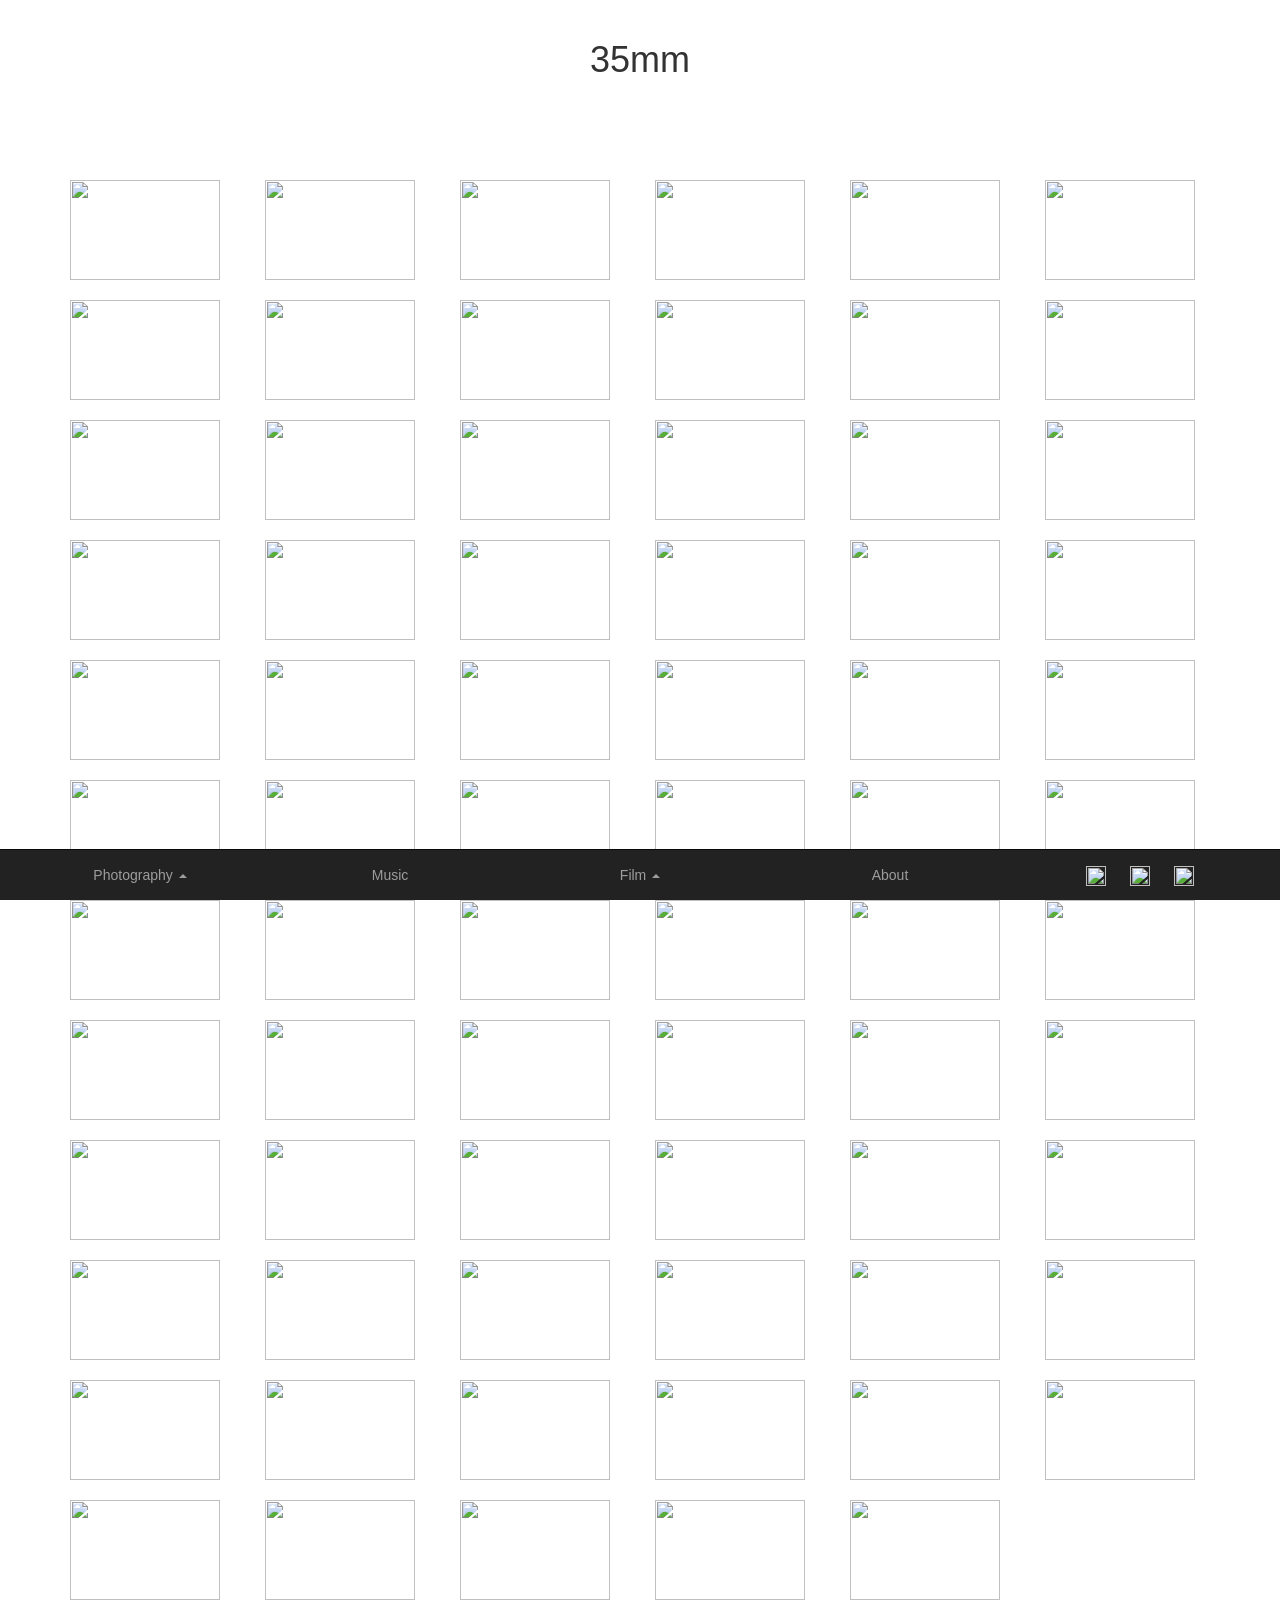
==== 35mm.html @ 6ba3d0f7 "Styling for vid/imgs" ====
<!DOCTYPE html>
<html lang="en">
<head>
  <!--  Meta  -->
  <meta charset="UTF-8" name="viewport" content="width=device-width, initial-scale=1" />

  <title>Roy Barbados - 35mm</title>

  <!-- Bootstrap & Javascript -->
  <script src="https://ajax.googleapis.com/ajax/libs/jquery/1.11.3/jquery.min.js"></script>﻿
  <link rel="stylesheet" href="http://maxcdn.bootstrapcdn.com/bootstrap/3.3.4/css/bootstrap.min.css">
  <script src="http://maxcdn.bootstrapcdn.com/bootstrap/3.3.4/js/bootstrap.min.js"></script>

  <!--  Styles  -->
  <link rel="stylesheet" href="styles.css">

</head>

<body>
  <nav class="navbar navbar-inverse navbar-fixed-bottom">
    <div class="container-fluid">
      <ul class="nav navbar-nav">
        <li class="dropup">
          <a class="dropdown-toggle" data-toggle="dropdown" href="#">Photography
            <span class="caret"></span>
          </a>
          <ul class="dropdown-menu">
            <li><a href="community.html">Community</a></li>
            <li><a href="35mm.html">35mm</a></li>
            <!-- <li><a href="portraits.html">Portraits</a></li> -->
          </ul>
        </li>
        <li><a href="https://roybarbados.bandcamp.com/" target="_blank">Music</a></li>
        <li class="dropup">
          <a class="dropdown-toggle" data-toggle="dropdown" href="#">Film
            <span class="caret"></span>
          </a>
          <ul class="dropdown-menu">
            <li><a href="community.html">Community</a></li>
            <li><a href="film.html#metamorphosis">Metamorphosis</a></li>
            <li><a href="film.html#second-chance">Second Chance</a></li>
            <li><a href="film.html#sounds-of-war">Sounds of War</a></li>
          </ul>
        </li>
        <li><a href="about.html">About</a></li>
        <li>
          <div class="social-media">
            <a href="https://www.facebook.com/roybarbadoz"><img src="img/icons/facebook.png"/></a>
            <a href="https://www.instagram.com/roybarbados/"><img src="img/icons/instagram.png"/></a>
            <a href="https://soundcloud.com/roybarbadoz"><img src="img/icons/soundcloud.png"/></a>
          </div>
        </li>
      </ul>
    </div>
  </nav>

  <main class="container">
    <h1 class="text-center">35mm</h1>
    <div class="row" style="margin-top:100px;">
      <div class="col-md-2">
        <img class="img-responsive landscape" src="img/photography/35mm/1/1.jpg"/> <!--Portrait-->
      </div>
      <div class="col-md-2">
        <img class="img-responsive landscape" src="img/photography/35mm/1/2.jpg"/> <!--Portrait-->
      </div>
      <div class="col-md-2">
        <img class="img-responsive landscape" src="img/photography/35mm/1/3.jpg"/>
      </div>
      <div class="col-md-2">
        <img class="img-responsive landscape" src="img/photography/35mm/1/4.jpg"/>
      </div>
      <div class="col-md-2">
        <img class="img-responsive landscape" src="img/photography/35mm/1/5.jpg"/>
      </div>
      <div class="col-md-2">
        <img class="img-responsive landscape" src="img/photography/35mm/1/6.jpg"/>
      </div>
    </div>
    <div class="row">
      <div class="col-md-2">
        <img class="img-responsive landscape" src="img/photography/35mm/1/7.jpg"/>
      </div>
      <div class="col-md-2">
        <img class="img-responsive landscape" src="img/photography/35mm/1/8.jpg"/>
      </div>
      <div class="col-md-2">
        <img class="img-responsive landscape" src="img/photography/35mm/1/9.jpg"/>
      </div>
      <div class="col-md-2">
        <img class="img-responsive landscape" src="img/photography/35mm/1/10.jpg"/>
      </div>
      <div class="col-md-2">
        <img class="img-responsive landscape" src="img/photography/35mm/1/11.jpg"/>
      </div>
      <div class="col-md-2">
        <img class="img-responsive landscape" src="img/photography/35mm/1/12.jpg"/>
      </div>
    </div>
    <div class="row">
      <div class="col-md-2">
        <img class="img-responsive landscape" src="img/photography/35mm/1/13.jpg"/>
      </div>
      <div class="col-md-2">
        <img class="img-responsive landscape" src="img/photography/35mm/1/14.jpg"/>
      </div>
      <div class="col-md-2">
        <img class="img-responsive landscape" src="img/photography/35mm/1/15.jpg"/> <!--Portrait-->
      </div>
      <div class="col-md-2">
        <img class="img-responsive landscape" src="img/photography/35mm/2/1.jpg"/>
      </div>
      <div class="col-md-2">
        <img class="img-responsive landscape" src="img/photography/35mm/2/2.jpg"/>
      </div>
      <div class="col-md-2">
        <img class="img-responsive landscape" src="img/photography/35mm/3/1.jpeg"/>
      </div>
    </div>
    <div class="row">
      <div class="col-md-2">
        <img class="img-responsive landscape" src="img/photography/35mm/3/2.jpeg"/>
      </div>
      <div class="col-md-2">
        <img class="img-responsive landscape" src="img/photography/35mm/3/3.jpeg"/>
      </div>
      <div class="col-md-2">
        <img class="img-responsive landscape" src="img/photography/35mm/3/4.jpeg"/>
      </div>
      <div class="col-md-2">
        <img class="img-responsive landscape" src="img/photography/35mm/4/1.jpg"/>
      </div>
      <div class="col-md-2">
        <img class="img-responsive landscape" src="img/photography/35mm/4/2.jpg"/>
      </div>
      <div class="col-md-2">
        <img class="img-responsive landscape" src="img/photography/35mm/4/3.jpg"/>
      </div>
    </div>
    <div class="row">
      <div class="col-md-2">
        <img class="img-responsive landscape" src="img/photography/35mm/4/4.jpg"/>
      </div>
      <div class="col-md-2">
        <img class="img-responsive landscape" src="img/photography/35mm/4/5.jpg"/>
      </div>
      <div class="col-md-2">
        <img class="img-responsive landscape" src="img/photography/35mm/4/6.jpg"/> <!--Portrait-->
      </div>
      <div class="col-md-2">
        <img class="img-responsive landscape" src="img/photography/35mm/4/7.jpg"/>
      </div>
      <div class="col-md-2">
        <img class="img-responsive landscape" src="img/photography/35mm/4/8.jpg"/>
      </div>
      <div class="col-md-2">
        <img class="img-responsive landscape" src="img/photography/35mm/4/9.jpg"/>
      </div>
    </div>
    <div class="row">
      <div class="col-md-2">
        <img class="img-responsive landscape" src="img/photography/35mm/4/10.jpg"/>
      </div>
      <div class="col-md-2">
        <img class="img-responsive landscape" src="img/photography/35mm/4/11.jpg"/>
      </div>
      <div class="col-md-2">
        <img class="img-responsive landscape" src="img/photography/35mm/4/12.jpg"/>
      </div>
      <div class="col-md-2">
        <img class="img-responsive landscape" src="img/photography/35mm/4/13.jpg"/>
      </div>
      <div class="col-md-2">
        <img class="img-responsive landscape" src="img/photography/35mm/5/1.jpg"/>
      </div>
      <div class="col-md-2">
        <img class="img-responsive landscape" src="img/photography/35mm/5/2.jpg"/>
      </div>
    </div>
    <div class="row">
      <div class="col-md-2">
        <img class="img-responsive landscape" src="img/photography/35mm/5/3.jpg"/>
      </div>
      <div class="col-md-2">
        <img class="img-responsive landscape" src="img/photography/35mm/5/4.jpg"/>
      </div>
      <div class="col-md-2">
        <img class="img-responsive landscape" src="img/photography/35mm/5/5.jpg"/>
      </div>
      <div class="col-md-2">
        <img class="img-responsive landscape" src="img/photography/35mm/5/6.jpg"/>
      </div>
      <div class="col-md-2">
        <img class="img-responsive landscape" src="img/photography/35mm/5/7.jpg"/> <!-- Portrait -->
      </div>
      <div class="col-md-2">
        <img class="img-responsive landscape" src="img/photography/35mm/5/8.jpg"/>
      </div>
    </div>
    <div class="row">
      <div class="col-md-2">
        <img class="img-responsive landscape" src="img/photography/35mm/5/9.jpg"/>
      </div>
      <div class="col-md-2">
        <img class="img-responsive landscape" src="img/photography/35mm/5/10.jpg"/>
      </div>
      <div class="col-md-2">
        <img class="img-responsive landscape" src="img/photography/35mm/6/1.jpg"/>
      </div>
      <div class="col-md-2">
        <img class="img-responsive landscape" src="img/photography/35mm/6/2.jpg"/>
      </div>
      <div class="col-md-2">
        <img class="img-responsive landscape" src="img/photography/35mm/6/3.jpg"/>
      </div>
      <div class="col-md-2">
        <img class="img-responsive landscape" src="img/photography/35mm/6/4.jpg"/>
      </div>
    </div>
    <div class="row">
      <div class="col-md-2">
        <img class="img-responsive landscape" src="img/photography/35mm/6/5.jpg"/>
      </div>
      <div class="col-md-2">
        <img class="img-responsive landscape" src="img/photography/35mm/6/6.jpg"/>
      </div>
      <div class="col-md-2">
        <img class="img-responsive landscape" src="img/photography/35mm/6/7.jpg"/>
      </div>
      <div class="col-md-2">
        <img class="img-responsive landscape" src="img/photography/35mm/6/8.jpg"/>
      </div>
      <div class="col-md-2">
        <img class="img-responsive landscape" src="img/photography/35mm/6/9.jpg"/>
      </div>
      <div class="col-md-2">
        <img class="img-responsive landscape" src="img/photography/35mm/6/10.jpg"/>
      </div>
    </div>
    <div class="row">
      <div class="col-md-2">
        <img class="img-responsive landscape" src="img/photography/35mm/6/11.jpg"/>
      </div>
      <div class="col-md-2">
        <img class="img-responsive landscape" src="img/photography/35mm/6/12.jpg"/>
      </div>
      <div class="col-md-2">
        <img class="img-responsive landscape" src="img/photography/35mm/7/1.jpg"/>
      </div>
      <div class="col-md-2">
        <img class="img-responsive landscape" src="img/photography/35mm/7/2.jpg"/>
      </div>
      <div class="col-md-2">
        <img class="img-responsive landscape" src="img/photography/35mm/7/3.jpg"/>
      </div>
      <div class="col-md-2">
        <img class="img-responsive landscape" src="img/photography/35mm/7/4.jpg"/>
      </div>
    </div>
    <div class="row">
      <div class="col-md-2">
        <img class="img-responsive landscape" src="img/photography/35mm/7/5.jpg"/>
      </div>
      <div class="col-md-2">
        <img class="img-responsive landscape" src="img/photography/35mm/7/6.jpg"/>
      </div>
      <div class="col-md-2">
        <img class="img-responsive landscape" src="img/photography/35mm/7/7.jpg"/>
      </div>
      <div class="col-md-2">
        <img class="img-responsive landscape" src="img/photography/35mm/8/1.jpg"/>
      </div>
      <div class="col-md-2">
        <img class="img-responsive landscape" src="img/photography/35mm/8/2.jpg"/>
      </div>
      <div class="col-md-2">
        <img class="img-responsive landscape" src="img/photography/35mm/8/3.jpg"/>
      </div>
    </div>
    <div class="row" style="margin-bottom:80px;">
      <div class="col-md-2">
        <img class="img-responsive landscape" src="img/photography/35mm/8/4.jpg"/>
      </div>
      <div class="col-md-2">
        <img class="img-responsive landscape" src="img/photography/35mm/8/5.jpg"/>
      </div>
      <div class="col-md-2">
        <img class="img-responsive landscape" src="img/photography/35mm/8/6.jpg"/>
      </div>
      <div class="col-md-2">
        <img class="img-responsive landscape" src="img/photography/35mm/8/7.jpeg"/>
      </div>
      <div class="col-md-2">
        <img class="img-responsive landscape" src="img/photography/35mm/8/8.jpg"/> <!-- Portrait -->
      </div>
    </div>
  </main>

</body>
</html>
---- styles.css ----
/* Displays navbar as table taking up full screen width - change this on mobile */
.navbar-nav {
  display:table;
  width:100%;
  margin: 0;
}
.navbar-nav > li {
  width: 20%;
  float:none;
  display:table-cell;
  text-align:center;
}

/* Dropup on hover rather than click */
ul.nav li.dropup:hover > ul.dropdown-menu {
    display: block;
}

/* Center dropup menu */
.dropdown-menu {
  left: 50%;
  right: auto;
  text-align: center;
  transform: translate(-50%, 0);
}

/* Styling for social media icons */
.social-media > a > img {
  height: 20px;
  width: 20px;
  margin: auto 10px;
}
.social-media a {
  display: inline-block;
}
.social-media {
  margin:0;
  padding:0;
  float: none;
  text-align: center;
}

/* Scrollspy menu for films */
ul.nav-pills {
    top: 20px;
    position: fixed;
}

/* Styling for film scrollspy */
.nav-pills > li {
  border: solid black 1px;
}
.nav-pills>li.active>a, .nav-pills>li.active>a:focus, .nav-pills>li.active>a:hover {
       color: red;
       background-color: white;
}

/* Styling for 35mm imgs */
.landscape {
  height:100px;
  width:150px;
  margin-bottom: 20px;
}

/* Styling for community imgs */
.community-img {
  margin-bottom: 20px;
}
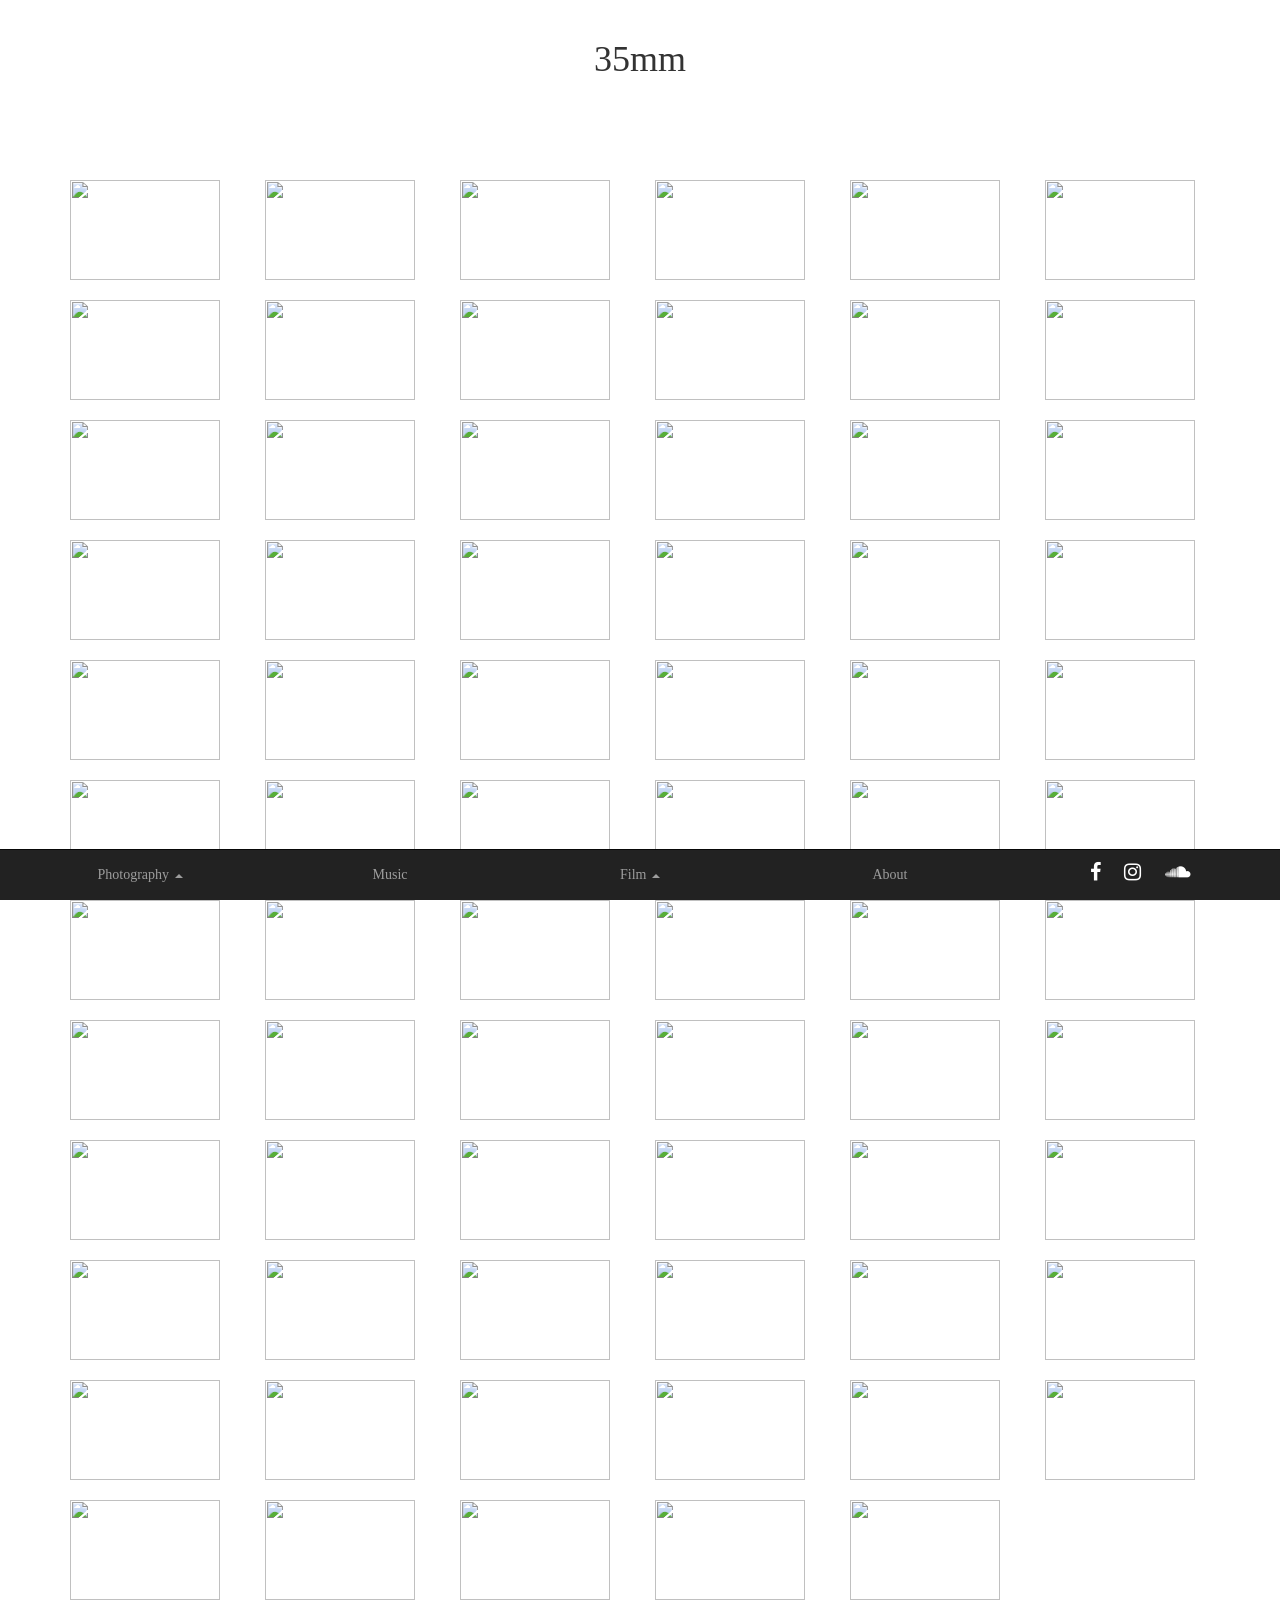
==== commit a255ba88: "Updated pages" ====
--- a/35mm.html
+++ b/35mm.html
@@ -14,6 +14,18 @@
   <!--  Styles  -->
   <link rel="stylesheet" href="styles.css">
 
+  <!-- font awesome -->
+  <link rel="stylesheet" href="https://cdnjs.cloudflare.com/ajax/libs/font-awesome/4.7.0/css/font-awesome.min.css">
+
+  <!-- font -->
+  <link href='https://fonts.googleapis.com/css?family=Rokkitt-bold' rel='stylesheet'>
+
+  <style>
+  body {
+      font-family: 'Rokkit-bold';
+  }
+  </style>
+
 </head>
 
 <body>
@@ -21,7 +33,7 @@
     <div class="container-fluid">
       <ul class="nav navbar-nav">
         <li class="dropup">
-          <a class="dropdown-toggle" data-toggle="dropdown" href="#">Photography
+          <a class="dropdown-toggle menu-item" data-toggle="dropdown" href="#">Photography
             <span class="caret"></span>
           </a>
           <ul class="dropdown-menu">
@@ -30,9 +42,9 @@
             <!-- <li><a href="portraits.html">Portraits</a></li> -->
           </ul>
         </li>
-        <li><a href="https://roybarbados.bandcamp.com/" target="_blank">Music</a></li>
+        <li><a href="https://roybarbados.bandcamp.com/" class="menu-item" target="_blank">Music</a></li>
         <li class="dropup">
-          <a class="dropdown-toggle" data-toggle="dropdown" href="#">Film
+          <a class="dropdown-toggle menu-item" data-toggle="dropdown" href="#">Film
             <span class="caret"></span>
           </a>
           <ul class="dropdown-menu">
@@ -40,14 +52,15 @@
             <li><a href="film.html#metamorphosis">Metamorphosis</a></li>
             <li><a href="film.html#second-chance">Second Chance</a></li>
             <li><a href="film.html#sounds-of-war">Sounds of War</a></li>
+            <li><a href="film.html#carnival">The Carnival</a></li>
           </ul>
         </li>
-        <li><a href="about.html">About</a></li>
+        <li><a href="about.html" class="menu-item">About</a></li>
         <li>
           <div class="social-media">
-            <a href="https://www.facebook.com/roybarbadoz"><img src="img/icons/facebook.png"/></a>
-            <a href="https://www.instagram.com/roybarbados/"><img src="img/icons/instagram.png"/></a>
-            <a href="https://soundcloud.com/roybarbadoz"><img src="img/icons/soundcloud.png"/></a>
+            <a href="https://www.facebook.com/roybarbadoz" target="_blank"><i class="fa fa-facebook" style="color:white; margin:10px; font-size:20px;"></i></a>
+            <a href="https://www.instagram.com/roybarbados/" target="_blank"><i class="fa fa-instagram" style="color:white; margin:10px; font-size:20px;"></i></a>
+            <a href="https://soundcloud.com/roybarbadoz" target="_blank"><i class="fa fa-soundcloud" style="color:white; margin:10px; font-size:20px;"></i></a>
           </div>
         </li>
       </ul>
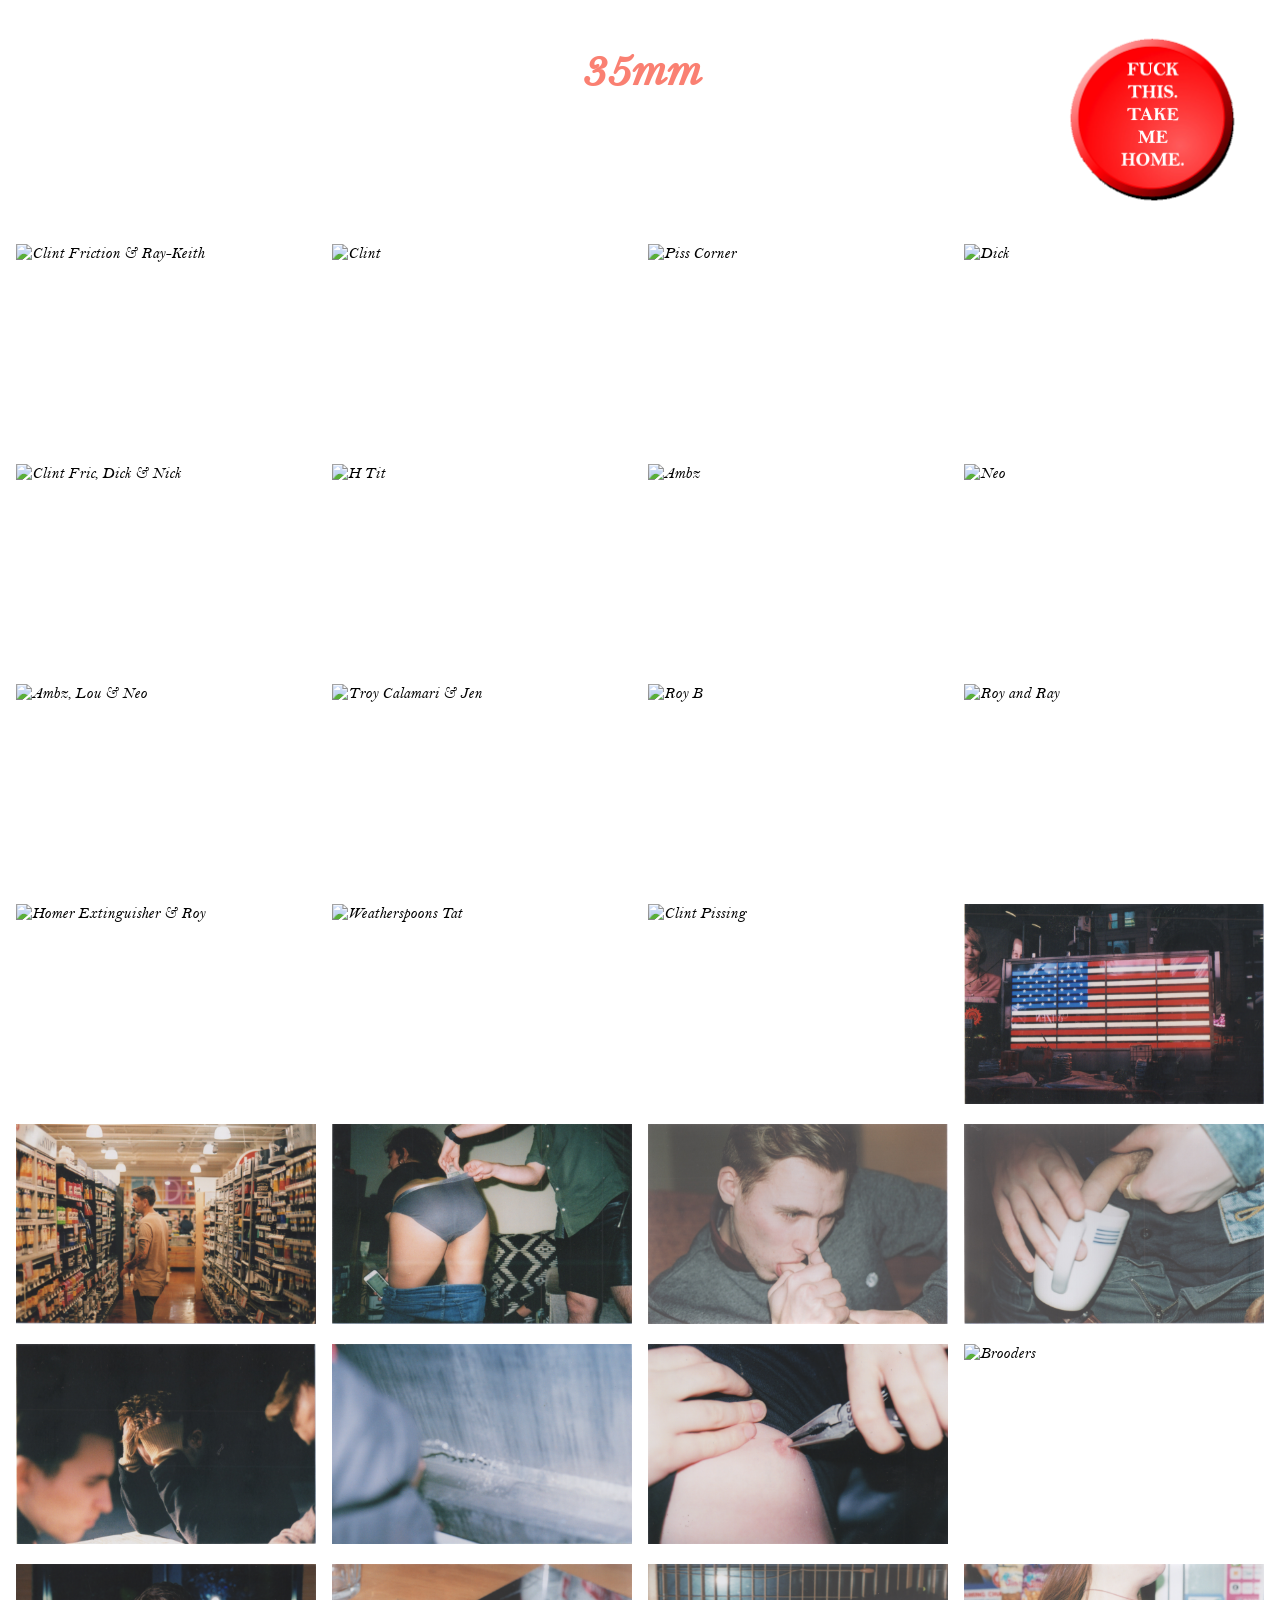
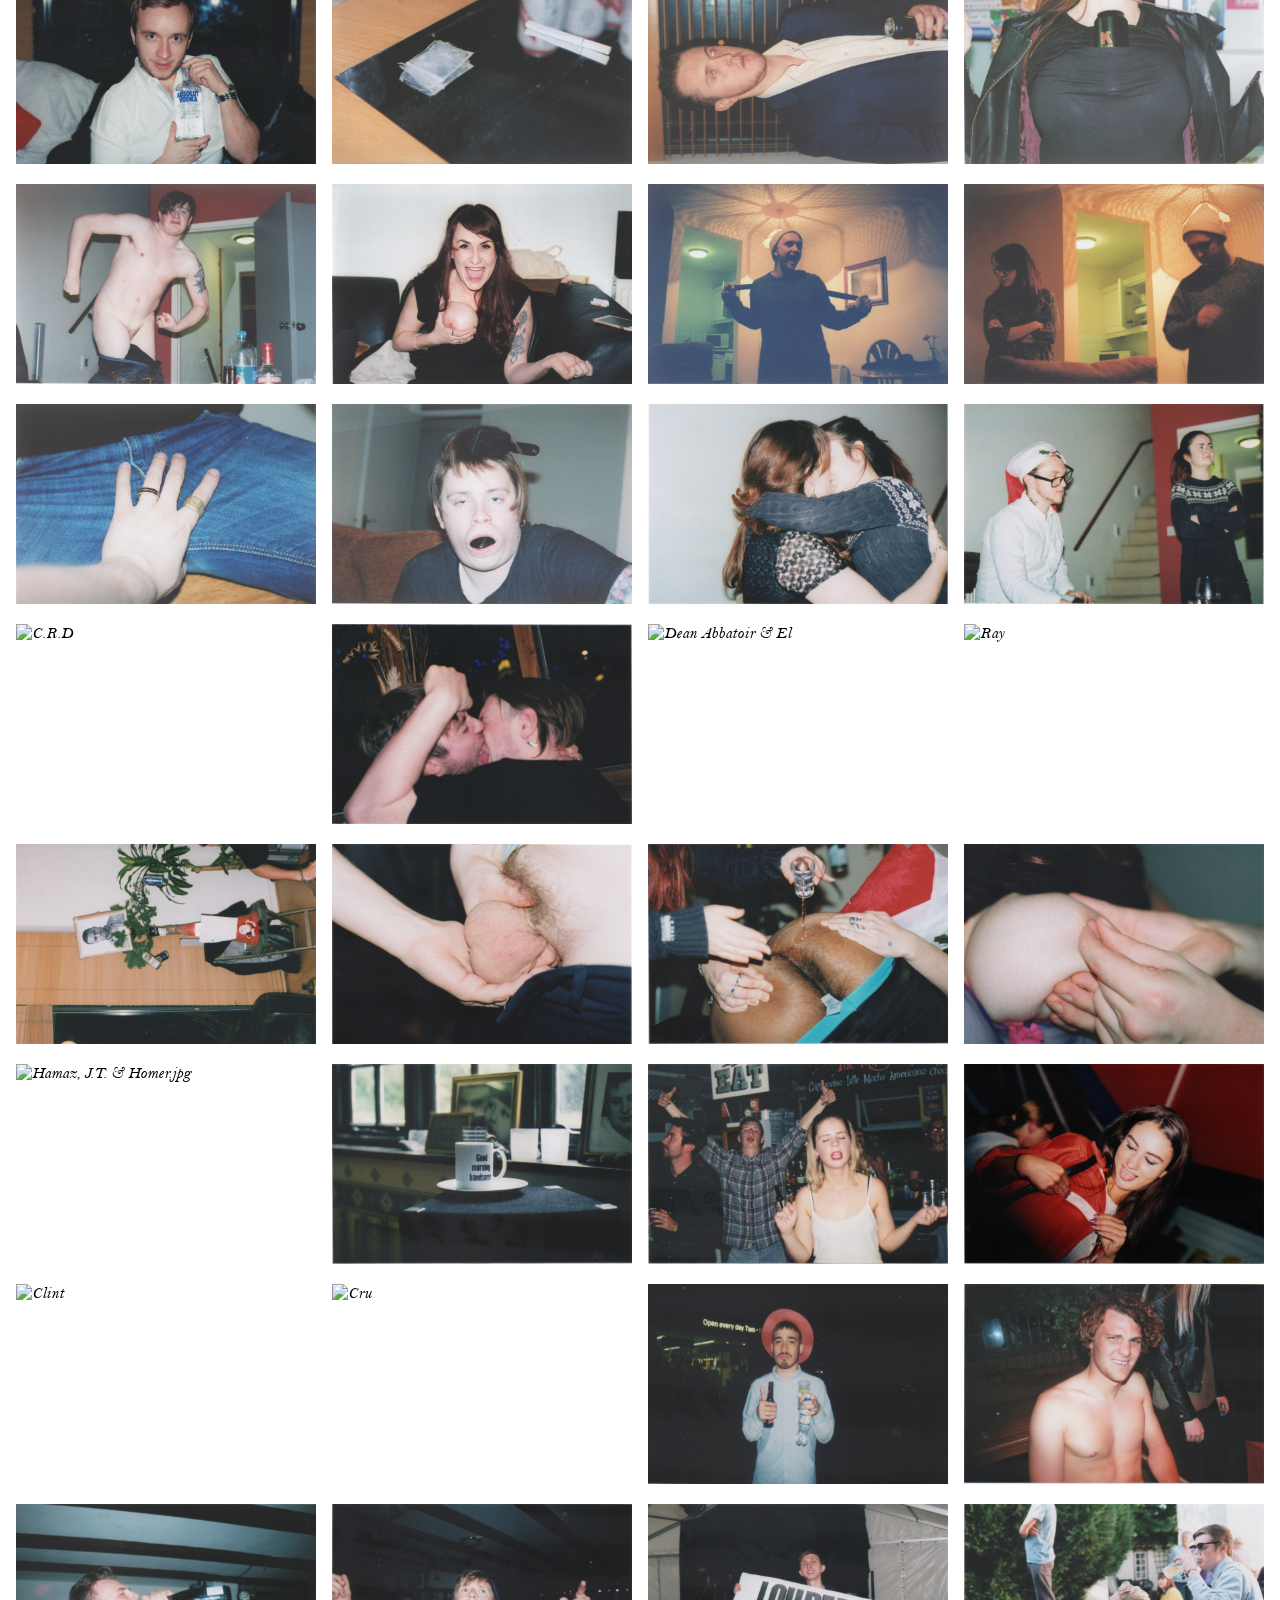
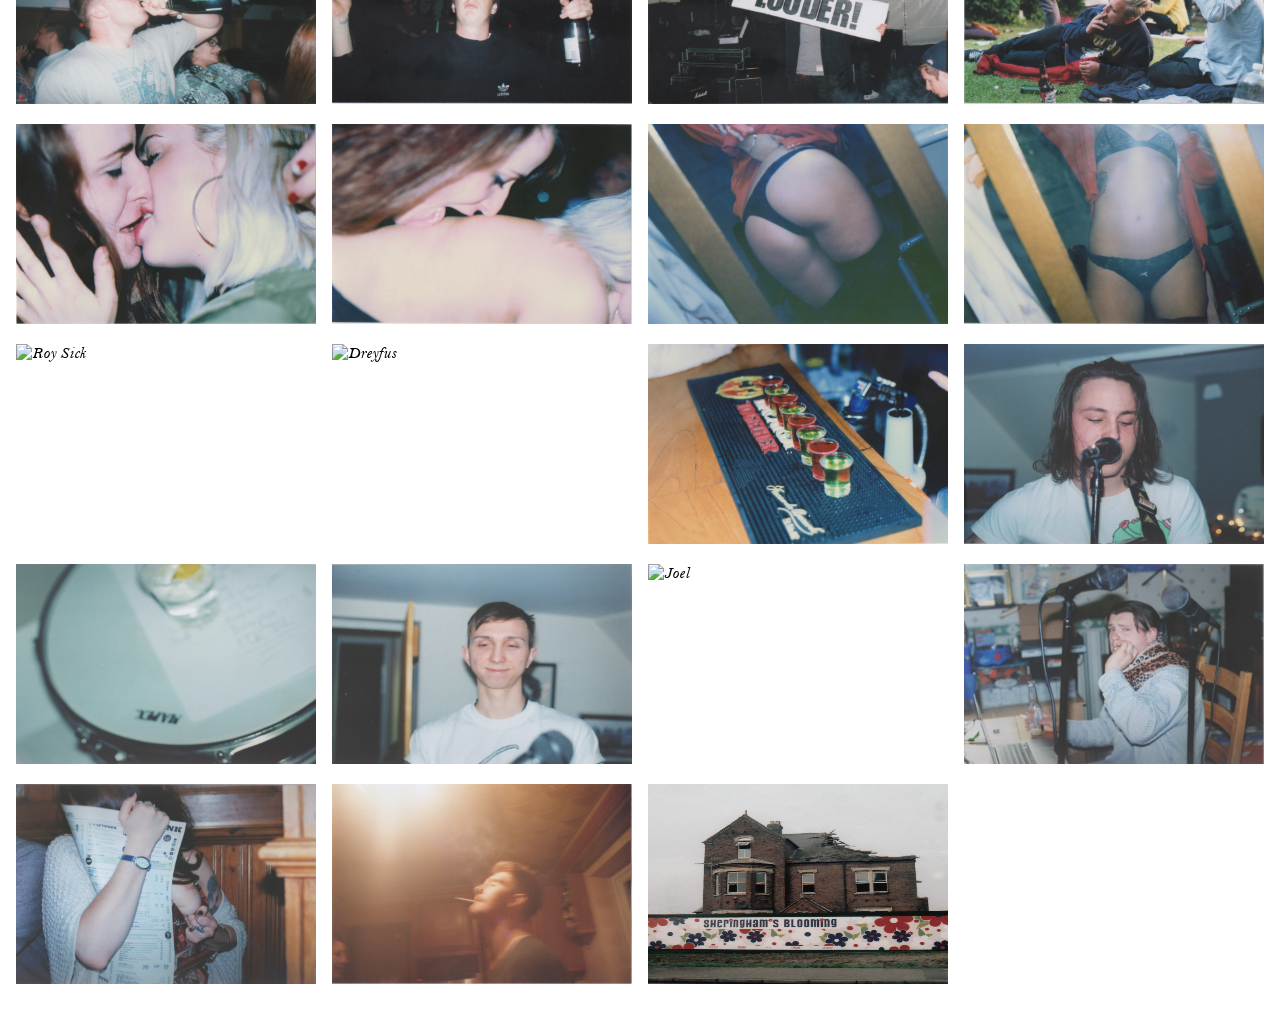
==== commit 700e9a0f: "Finished new design on desktop;" ====
--- a/35mm.html
+++ b/35mm.html
@@ -1,312 +1,276 @@
 <!DOCTYPE html>
-<html lang="en">
+<html>
 <head>
-  <!--  Meta  -->
-  <meta charset="UTF-8" name="viewport" content="width=device-width, initial-scale=1" />
-
+  <meta charset="utf-8" />
+  <meta http-equiv="X-UA-Compatible" content="IE=edge" />
   <title>Roy Barbados - 35mm</title>
-
-  <!-- Bootstrap & Javascript -->
-  <script src="https://ajax.googleapis.com/ajax/libs/jquery/1.11.3/jquery.min.js"></script>﻿
-  <link rel="stylesheet" href="http://maxcdn.bootstrapcdn.com/bootstrap/3.3.4/css/bootstrap.min.css">
-  <script src="http://maxcdn.bootstrapcdn.com/bootstrap/3.3.4/js/bootstrap.min.js"></script>
-
-  <!--  Styles  -->
-  <link rel="stylesheet" href="styles.css">
-
-  <!-- font awesome -->
-  <link rel="stylesheet" href="https://cdnjs.cloudflare.com/ajax/libs/font-awesome/4.7.0/css/font-awesome.min.css">
-
-  <!-- font -->
-  <link href='https://fonts.googleapis.com/css?family=Rokkitt-bold' rel='stylesheet'>
+  <meta name="viewport" content="width=device-width, initial-scale=1" />
+
+  <!-- jQuery -->
+  <script src="https://ajax.googleapis.com/ajax/libs/jquery/2.1.1/jquery.min.js"></script>
+
+  <!-- Font Awesome -->
+  <link rel="stylesheet" href="https://cdnjs.cloudflare.com/ajax/libs/font-awesome/4.7.0/css/font-awesome.min.css"/>
+
+  <!-- <link rel="stylesheet" type="text/css" media="screen" href="styles.css" /> -->
 
   <style>
+  @font-face {
+    font-family: belli;
+    src: url("img/font/belli.ttf");
+  }
   body {
-      font-family: 'Rokkit-bold';
-  }
-  </style>
-
+    font-family: "belli", sans-serif;
+    margin-bottom: 40px;
+  }
+  #header {
+    display: grid;
+    justify-content: center;
+    grid-template-columns: 1fr 1fr 1fr;
+  }
+  #title {
+    color: salmon;
+    text-align: center;
+    font-size: 50px;
+    grid-column-start: 2;
+  }
+  #homeButton {
+    grid-column-start: 3;
+    margin-left: auto;
+  }
+  /* 2 cols on mobile, 3 on tablet, 4 on desktop */
+  #photo-grid {
+      display: grid;
+      grid-template-columns: 1fr 1fr 1fr 1fr;
+      grid-template-rows: auto;
+      justify-items: center;
+      grid-column-gap: 0px;
+      grid-row-gap: 20px;
+  }
+  @media screen and (max-width: 1200px) {
+    #photo-grid {
+        grid-template-columns: 1fr 1fr 1fr;
+    }
+  }
+  @media screen and (max-width: 992px) {
+    #photo-grid {
+        grid-template-columns: 1fr 1fr;
+    }
+  }
+  @media screen and (max-width: 768px) {
+    #photo-grid {
+        grid-template-columns: 1fr;
+    }
+  }
+
+  /* Style the Image Used to Trigger the Modal */
+  .photo {
+      cursor: pointer;
+      transition: 0.3s;
+      width: 300px;
+      height: 200px;
+
+  }
+
+  .photo:hover {opacity: 0.7;}
+
+  /* The Modal (background) */
+  .modal {
+      display: none; /* Hidden by default */
+      position: fixed; /* Stay in place */
+      z-index: 1; /* Sit on top */
+      padding-top: 100px; /* Location of the box */
+      left: 0;
+      top: 0;
+      width: 100%; /* Full width */
+      height: 100%; /* Full height */
+      overflow: auto; /* Enable scroll if needed */
+      background-color: rgb(0,0,0); /* Fallback color */
+      background-color: rgba(0,0,0,0.9); /* Black w/ opacity */
+  }
+
+  /* Modal Content (Image) */
+  .modal-content {
+      margin: auto;
+      display: block;
+      width: 80%;
+      max-width: 700px;
+  }
+
+  /* Caption of Modal Image (Image Text) - Same Width as the Image */
+  #caption {
+      margin: auto;
+      display: block;
+      width: 80%;
+      max-width: 700px;
+      text-align: center;
+      color: #ccc;
+      padding: 10px 0;
+      height: 150px;
+  }
+
+  /* Add Animation - Zoom in the Modal */
+  .modal-content, #caption {
+      -webkit-animation-name: zoom;
+      -webkit-animation-duration: 0.6s;
+      animation-name: zoom;
+      animation-duration: 0.6s;
+  }
+
+  @-webkit-keyframes zoom {
+      from {-webkit-transform:scale(0)}
+      to {-webkit-transform:scale(1)}
+  }
+
+  @keyframes zoom {
+      from {transform:scale(0)}
+      to {transform:scale(1)}
+  }
+
+  /* The Close Button */
+  .close {
+      position: absolute;
+      top: 15px;
+      right: 35px;
+      color: #f1f1f1;
+      font-size: 40px;
+      font-weight: bold;
+      transition: 0.3s;
+  }
+
+  .close:hover,
+  .close:focus {
+      color: #bbb;
+      text-decoration: none;
+      cursor: pointer;
+  }
+
+  /* 100% Image Width on Smaller Screens */
+  @media only screen and (max-width: 700px){
+      .modal-content {
+          width: 100%;
+      }
+  }
+</style>
 </head>
-
 <body>
-  <nav class="navbar navbar-inverse navbar-fixed-bottom">
-    <div class="container-fluid">
-      <ul class="nav navbar-nav">
-        <li class="dropup">
-          <a class="dropdown-toggle menu-item" data-toggle="dropdown" href="#">Photography
-            <span class="caret"></span>
-          </a>
-          <ul class="dropdown-menu">
-            <li><a href="community.html">Community</a></li>
-            <li><a href="35mm.html">35mm</a></li>
-            <!-- <li><a href="portraits.html">Portraits</a></li> -->
-          </ul>
-        </li>
-        <li><a href="https://roybarbados.bandcamp.com/" class="menu-item" target="_blank">Music</a></li>
-        <li class="dropup">
-          <a class="dropdown-toggle menu-item" data-toggle="dropdown" href="#">Film
-            <span class="caret"></span>
-          </a>
-          <ul class="dropdown-menu">
-            <li><a href="community.html">Community</a></li>
-            <li><a href="film.html#metamorphosis">Metamorphosis</a></li>
-            <li><a href="film.html#second-chance">Second Chance</a></li>
-            <li><a href="film.html#sounds-of-war">Sounds of War</a></li>
-            <li><a href="film.html#carnival">The Carnival</a></li>
-          </ul>
-        </li>
-        <li><a href="about.html" class="menu-item">About</a></li>
-        <li>
-          <div class="social-media">
-            <a href="https://www.facebook.com/roybarbadoz" target="_blank"><i class="fa fa-facebook" style="color:white; margin:10px; font-size:20px;"></i></a>
-            <a href="https://www.instagram.com/roybarbados/" target="_blank"><i class="fa fa-instagram" style="color:white; margin:10px; font-size:20px;"></i></a>
-            <a href="https://soundcloud.com/roybarbadoz" target="_blank"><i class="fa fa-soundcloud" style="color:white; margin:10px; font-size:20px;"></i></a>
-          </div>
-        </li>
-      </ul>
-    </div>
-  </nav>
-
-  <main class="container">
-    <h1 class="text-center">35mm</h1>
-    <div class="row" style="margin-top:100px;">
-      <div class="col-md-2">
-        <img class="img-responsive landscape" src="img/photography/35mm/1/1.jpg"/> <!--Portrait-->
-      </div>
-      <div class="col-md-2">
-        <img class="img-responsive landscape" src="img/photography/35mm/1/2.jpg"/> <!--Portrait-->
-      </div>
-      <div class="col-md-2">
-        <img class="img-responsive landscape" src="img/photography/35mm/1/3.jpg"/>
-      </div>
-      <div class="col-md-2">
-        <img class="img-responsive landscape" src="img/photography/35mm/1/4.jpg"/>
-      </div>
-      <div class="col-md-2">
-        <img class="img-responsive landscape" src="img/photography/35mm/1/5.jpg"/>
-      </div>
-      <div class="col-md-2">
-        <img class="img-responsive landscape" src="img/photography/35mm/1/6.jpg"/>
+  <main>
+    <div id="header">
+      <h1 id="title">35mm</h1>
+      <div id="homeButton">
+          <a href="homepage.html"><img src="homeButton.png" alt="Home Button" style="width: 250px;"/></a>
       </div>
     </div>
-    <div class="row">
-      <div class="col-md-2">
-        <img class="img-responsive landscape" src="img/photography/35mm/1/7.jpg"/>
-      </div>
-      <div class="col-md-2">
-        <img class="img-responsive landscape" src="img/photography/35mm/1/8.jpg"/>
-      </div>
-      <div class="col-md-2">
-        <img class="img-responsive landscape" src="img/photography/35mm/1/9.jpg"/>
-      </div>
-      <div class="col-md-2">
-        <img class="img-responsive landscape" src="img/photography/35mm/1/10.jpg"/>
-      </div>
-      <div class="col-md-2">
-        <img class="img-responsive landscape" src="img/photography/35mm/1/11.jpg"/>
-      </div>
-      <div class="col-md-2">
-        <img class="img-responsive landscape" src="img/photography/35mm/1/12.jpg"/>
-      </div>
+    <div id="photo-grid">
+        <img class="photo" src="./img/35mm/1/1 Clint Friction & Ray-Keith.jpg" alt="Clint Friction & Ray-Keith">
+        <img class="photo" src="./img/35mm/1/2 Clint.jpg" alt="Clint">
+        <img class="photo" src="./img/35mm/1/3 Piss Corner.jpg" alt="Piss Corner">
+        <img class="photo" src="./img/35mm/1/5 Dick.jpg" alt="Dick">
+        <img class="photo" src="./img/35mm/1/6 Clint Fric, Dick & Nick .jpg" alt="Clint Fric, Dick & Nick">
+        <img class="photo" src="./img/35mm/1/7 H Tit.jpg" alt="H Tit">
+        <img class="photo" src="./img/35mm/1/8 Ambz.jpg" alt="Ambz">
+        <img class="photo" src="./img/35mm/1/9 Neo.jpg" alt="Neo">
+        <img class="photo" src="./img/35mm/1/10 Ambz, Lou & Neo.jpg" alt="Ambz, Lou & Neo">
+        <img class="photo" src="./img/35mm/1/11 Troy Calamari & Jen.jpg" alt="Troy Calamari & Jen">
+        <img class="photo" src="./img/35mm/1/13 Roy B.jpg" alt="Roy B">
+        <img class="photo" src="./img/35mm/1/14 Roy and Ray.jpg" alt="Roy and Ray">
+        <img class="photo" src="./img/35mm/1/15 Homer Extinguisher & Roy.jpg" alt="Homer Extinguisher & Roy">
+        <img class="photo" src="./img/35mm/1/16 Weatherspoons Tat.jpg" alt="Weatherspoons Tat">
+        <img class="photo" src="./img/35mm/1/17 Clint Pissing.jpg" alt="Clint Pissing">
+        <img class="photo" src="./img/35mm/2/1 Times Square.jpg" alt="Times Square">
+        <img class="photo" src="./img/35mm/2/2 Jake.jpg" alt="Jake">
+        <img class="photo" src="./img/35mm/3/1 Get Money.jpeg" alt="Get Money">
+        <img class="photo" src="./img/35mm/3/2 C.R.D Toe Suck.jpeg" alt="C.R.D Toe Suck">
+        <img class="photo" src="./img/35mm/3/3 Dick Cup.jpeg" alt="Dick Cup">
+        <img class="photo" src="./img/35mm/3/4 Crisis.jpeg" alt="Crisis">
+        <img class="photo" src="./img/35mm/4/1 Piss Dick.jpg" alt="Piss Dick">
+        <img class="photo" src="./img/35mm/4/2 Nip.jpg" alt="Nip">
+        <img class="photo" src="./img/35mm/4/3 Brooders.jpg" alt="Brooders">
+        <img class="photo" src="./img/35mm/4/4 Absolut Rup.jpg" alt="Absolut Rup">
+        <img class="photo" src="./img/35mm/4/5 Candy.jpg" alt="Candy">
+        <img class="photo" src="./img/35mm/4/6 Hamaz.jpg" alt="Hamaz">
+        <img class="photo" src="./img/35mm/4/7 Rubz K.jpg" alt="Rubz K">
+        <img class="photo" src="./img/35mm/4/8 Roy B.jpg" alt="Roy B">
+        <img class="photo" src="./img/35mm/4/9 Rubz.jpg" alt="Rubz">
+        <img class="photo" src="./img/35mm/4/10 Hamaz.jpg" alt="Hamaz">
+        <img class="photo" src="./img/35mm/4/11 Hamaz & Ruby.jpg" alt="Hamaz & Ruby">
+        <img class="photo" src="./img/35mm/4/12 Crotch.jpg" alt="Crotch">
+        <img class="photo" src="./img/35mm/4/13 Roy.jpg" alt="Roy">
+        <img class="photo" src="./img/35mm/5/1 Rubz & Ros.jpg" alt="Rubz & Ros">
+        <img class="photo" src="./img/35mm/5/2 Hamaz & Ros.jpg" alt="Hamaz & Ros">
+        <img class="photo" src="./img/35mm/5/3 C.R.D.jpg" alt="C.R.D">
+        <img class="photo" src="./img/35mm/5/4 Ray and Roy.jpg" alt="Ray and Roy">
+        <img class="photo" src="./img/35mm/5/5 Dean Abbatoir & El.jpg" alt="Dean Abbatoir & El">
+        <img class="photo" src="./img/35mm/5/6 Ray.jpg" alt="Ray">
+        <img class="photo" src="./img/35mm/5/7 Christmas.jpg" alt="Christmas">
+        <img class="photo" src="./img/35mm/5/8 Sack.jpg" alt="Sack">
+        <img class="photo" src="./img/35mm/5/9 Ass.jpg" alt="Ass">
+        <img class="photo" src="./img/35mm/5/10 Nip.jpg" alt="Nip">
+        <img class="photo" src="./img/35mm/6/1 Hamaz, J.T. & Homer.jpg" alt="Hamaz, J.T. & Homer.jpg">
+        <img class="photo" src="./img/35mm/6/2 Morning.jpg" alt="Morning">
+        <img class="photo" src="./img/35mm/6/3 Cal, Clint and Abz.jpg" alt="Cal, Clint and Abz">
+        <img class="photo" src="./img/35mm/6/4 Neo.jpg" alt="Neo">
+        <img class="photo" src="./img/35mm/6/5 Clint.jpg" alt="Clint">
+        <img class="photo" src="./img/35mm/6/6 Cru.jpg" alt="Cru">
+        <img class="photo" src="./img/35mm/6/7 Kid P.jpg" alt="Kid P">
+        <img class="photo" src="./img/35mm/6/8 Joe.jpg" alt="Joe">
+        <img class="photo" src="./img/35mm/6/9 Champerz.jpg" alt="Champerz">
+        <img class="photo" src="./img/35mm/6/10 Clint.jpg" alt="Clint">
+        <img class="photo" src="./img/35mm/6/11 Pat Git.jpg" alt="Pat Git">
+        <img class="photo" src="./img/35mm/6/12 Fresh & Clint.jpg" alt="Fresh & Clint">
+        <img class="photo" src="./img/35mm/7/1 Rubz and Abz.jpg" alt="Rubz and Abz">
+        <img class="photo" src="./img/35mm/7/2 Rubz and Abz.jpg" alt="Rubz and Abz">
+        <img class="photo" src="./img/35mm/7/3 Coco.jpg" alt="Coco">
+        <img class="photo" src="./img/35mm/7/4 Coco.jpg" alt="Coco">
+        <img class="photo" src="./img/35mm/7/5 Roy Sick.jpg" alt="Roy Sick">
+        <img class="photo" src="./img/35mm/7/6 Dreyfus.jpg" alt="Dreyfus">
+        <img class="photo" src="./img/35mm/7/7 Shots.jpg" alt="Shots">
+        <img class="photo" src="./img/35mm/8/1 Homer.jpg" alt="">
+        <img class="photo" src="./img/35mm/8/2 Homer's Snare.jpg" alt="">
+        <img class="photo" src="./img/35mm/8/3 Pat.jpg" alt="Pat">
+        <img class="photo" src="./img/35mm/8/4 Joel.jpg" alt="Joel">
+        <img class="photo" src="./img/35mm/8/5 Roy.jpg" alt="Roy">
+        <img class="photo" src="./img/35mm/8/6 Rubz.jpg" alt="Rubz">
+        <img class="photo" src="./img/35mm/8/7 The Fox.jpeg" alt="The Fox">
+        <img class="photo" src="./img/35mm/8/8 Home.jpg" alt="Home">
     </div>
-    <div class="row">
-      <div class="col-md-2">
-        <img class="img-responsive landscape" src="img/photography/35mm/1/13.jpg"/>
-      </div>
-      <div class="col-md-2">
-        <img class="img-responsive landscape" src="img/photography/35mm/1/14.jpg"/>
-      </div>
-      <div class="col-md-2">
-        <img class="img-responsive landscape" src="img/photography/35mm/1/15.jpg"/> <!--Portrait-->
-      </div>
-      <div class="col-md-2">
-        <img class="img-responsive landscape" src="img/photography/35mm/2/1.jpg"/>
-      </div>
-      <div class="col-md-2">
-        <img class="img-responsive landscape" src="img/photography/35mm/2/2.jpg"/>
-      </div>
-      <div class="col-md-2">
-        <img class="img-responsive landscape" src="img/photography/35mm/3/1.jpeg"/>
-      </div>
+
+    <!-- The Modal -->
+    <div id="theModal" class="modal">
+
+      <!-- The Close Button -->
+      <span class="close" onclick="document.getElementById('theModal').style.display='none'">&times;</span>
+
+      <!-- Modal Content (The Image) -->
+      <img class="modal-content" id="modalImg">
+
+      <!-- Modal Caption (Image Text) -->
+      <div id="caption"></div>
     </div>
-    <div class="row">
-      <div class="col-md-2">
-        <img class="img-responsive landscape" src="img/photography/35mm/3/2.jpeg"/>
-      </div>
-      <div class="col-md-2">
-        <img class="img-responsive landscape" src="img/photography/35mm/3/3.jpeg"/>
-      </div>
-      <div class="col-md-2">
-        <img class="img-responsive landscape" src="img/photography/35mm/3/4.jpeg"/>
-      </div>
-      <div class="col-md-2">
-        <img class="img-responsive landscape" src="img/photography/35mm/4/1.jpg"/>
-      </div>
-      <div class="col-md-2">
-        <img class="img-responsive landscape" src="img/photography/35mm/4/2.jpg"/>
-      </div>
-      <div class="col-md-2">
-        <img class="img-responsive landscape" src="img/photography/35mm/4/3.jpg"/>
-      </div>
-    </div>
-    <div class="row">
-      <div class="col-md-2">
-        <img class="img-responsive landscape" src="img/photography/35mm/4/4.jpg"/>
-      </div>
-      <div class="col-md-2">
-        <img class="img-responsive landscape" src="img/photography/35mm/4/5.jpg"/>
-      </div>
-      <div class="col-md-2">
-        <img class="img-responsive landscape" src="img/photography/35mm/4/6.jpg"/> <!--Portrait-->
-      </div>
-      <div class="col-md-2">
-        <img class="img-responsive landscape" src="img/photography/35mm/4/7.jpg"/>
-      </div>
-      <div class="col-md-2">
-        <img class="img-responsive landscape" src="img/photography/35mm/4/8.jpg"/>
-      </div>
-      <div class="col-md-2">
-        <img class="img-responsive landscape" src="img/photography/35mm/4/9.jpg"/>
-      </div>
-    </div>
-    <div class="row">
-      <div class="col-md-2">
-        <img class="img-responsive landscape" src="img/photography/35mm/4/10.jpg"/>
-      </div>
-      <div class="col-md-2">
-        <img class="img-responsive landscape" src="img/photography/35mm/4/11.jpg"/>
-      </div>
-      <div class="col-md-2">
-        <img class="img-responsive landscape" src="img/photography/35mm/4/12.jpg"/>
-      </div>
-      <div class="col-md-2">
-        <img class="img-responsive landscape" src="img/photography/35mm/4/13.jpg"/>
-      </div>
-      <div class="col-md-2">
-        <img class="img-responsive landscape" src="img/photography/35mm/5/1.jpg"/>
-      </div>
-      <div class="col-md-2">
-        <img class="img-responsive landscape" src="img/photography/35mm/5/2.jpg"/>
-      </div>
-    </div>
-    <div class="row">
-      <div class="col-md-2">
-        <img class="img-responsive landscape" src="img/photography/35mm/5/3.jpg"/>
-      </div>
-      <div class="col-md-2">
-        <img class="img-responsive landscape" src="img/photography/35mm/5/4.jpg"/>
-      </div>
-      <div class="col-md-2">
-        <img class="img-responsive landscape" src="img/photography/35mm/5/5.jpg"/>
-      </div>
-      <div class="col-md-2">
-        <img class="img-responsive landscape" src="img/photography/35mm/5/6.jpg"/>
-      </div>
-      <div class="col-md-2">
-        <img class="img-responsive landscape" src="img/photography/35mm/5/7.jpg"/> <!-- Portrait -->
-      </div>
-      <div class="col-md-2">
-        <img class="img-responsive landscape" src="img/photography/35mm/5/8.jpg"/>
-      </div>
-    </div>
-    <div class="row">
-      <div class="col-md-2">
-        <img class="img-responsive landscape" src="img/photography/35mm/5/9.jpg"/>
-      </div>
-      <div class="col-md-2">
-        <img class="img-responsive landscape" src="img/photography/35mm/5/10.jpg"/>
-      </div>
-      <div class="col-md-2">
-        <img class="img-responsive landscape" src="img/photography/35mm/6/1.jpg"/>
-      </div>
-      <div class="col-md-2">
-        <img class="img-responsive landscape" src="img/photography/35mm/6/2.jpg"/>
-      </div>
-      <div class="col-md-2">
-        <img class="img-responsive landscape" src="img/photography/35mm/6/3.jpg"/>
-      </div>
-      <div class="col-md-2">
-        <img class="img-responsive landscape" src="img/photography/35mm/6/4.jpg"/>
-      </div>
-    </div>
-    <div class="row">
-      <div class="col-md-2">
-        <img class="img-responsive landscape" src="img/photography/35mm/6/5.jpg"/>
-      </div>
-      <div class="col-md-2">
-        <img class="img-responsive landscape" src="img/photography/35mm/6/6.jpg"/>
-      </div>
-      <div class="col-md-2">
-        <img class="img-responsive landscape" src="img/photography/35mm/6/7.jpg"/>
-      </div>
-      <div class="col-md-2">
-        <img class="img-responsive landscape" src="img/photography/35mm/6/8.jpg"/>
-      </div>
-      <div class="col-md-2">
-        <img class="img-responsive landscape" src="img/photography/35mm/6/9.jpg"/>
-      </div>
-      <div class="col-md-2">
-        <img class="img-responsive landscape" src="img/photography/35mm/6/10.jpg"/>
-      </div>
-    </div>
-    <div class="row">
-      <div class="col-md-2">
-        <img class="img-responsive landscape" src="img/photography/35mm/6/11.jpg"/>
-      </div>
-      <div class="col-md-2">
-        <img class="img-responsive landscape" src="img/photography/35mm/6/12.jpg"/>
-      </div>
-      <div class="col-md-2">
-        <img class="img-responsive landscape" src="img/photography/35mm/7/1.jpg"/>
-      </div>
-      <div class="col-md-2">
-        <img class="img-responsive landscape" src="img/photography/35mm/7/2.jpg"/>
-      </div>
-      <div class="col-md-2">
-        <img class="img-responsive landscape" src="img/photography/35mm/7/3.jpg"/>
-      </div>
-      <div class="col-md-2">
-        <img class="img-responsive landscape" src="img/photography/35mm/7/4.jpg"/>
-      </div>
-    </div>
-    <div class="row">
-      <div class="col-md-2">
-        <img class="img-responsive landscape" src="img/photography/35mm/7/5.jpg"/>
-      </div>
-      <div class="col-md-2">
-        <img class="img-responsive landscape" src="img/photography/35mm/7/6.jpg"/>
-      </div>
-      <div class="col-md-2">
-        <img class="img-responsive landscape" src="img/photography/35mm/7/7.jpg"/>
-      </div>
-      <div class="col-md-2">
-        <img class="img-responsive landscape" src="img/photography/35mm/8/1.jpg"/>
-      </div>
-      <div class="col-md-2">
-        <img class="img-responsive landscape" src="img/photography/35mm/8/2.jpg"/>
-      </div>
-      <div class="col-md-2">
-        <img class="img-responsive landscape" src="img/photography/35mm/8/3.jpg"/>
-      </div>
-    </div>
-    <div class="row" style="margin-bottom:80px;">
-      <div class="col-md-2">
-        <img class="img-responsive landscape" src="img/photography/35mm/8/4.jpg"/>
-      </div>
-      <div class="col-md-2">
-        <img class="img-responsive landscape" src="img/photography/35mm/8/5.jpg"/>
-      </div>
-      <div class="col-md-2">
-        <img class="img-responsive landscape" src="img/photography/35mm/8/6.jpg"/>
-      </div>
-      <div class="col-md-2">
-        <img class="img-responsive landscape" src="img/photography/35mm/8/7.jpeg"/>
-      </div>
-      <div class="col-md-2">
-        <img class="img-responsive landscape" src="img/photography/35mm/8/8.jpg"/> <!-- Portrait -->
-      </div>
-    </div>
+
   </main>
-
+  <script>
+    // Get the modal
+    const modal = document.getElementById('theModal');
+
+    // Get the image and insert it inside the modal - use its "alt" text as a caption
+    const img = $('.photo');
+    const modalImg = $("#modalImg");
+    const captionText = document.getElementById("caption");
+    $('.photo').click(function(){
+      modal.style.display = "block";
+      const newSrc = this.src;
+      modalImg.attr('src', newSrc);
+      captionText.innerHTML = this.alt;
+    });
+
+    // Get the <span> element that closes the modal
+    const span = document.getElementsByClassName("close")[0];
+
+    // When the user clicks on <span> (x), close the modal
+    span.onclick = function() {
+    modal.style.display = "none";
+    }
+  </script>
 </body>
 </html>
--- a/styles.css
+++ b/styles.css
@@ -1,4 +1,3 @@
-
 /* Displays navbar as table taking up full screen width - change this on mobile */
 .navbar-nav {
   display:table;
@@ -62,8 +61,27 @@
   width:150px;
   margin-bottom: 20px;
 }
+/* .portrait {
+  width:100px;
+  height:150px;
+  margin-bottom: 20px;
+} */
 
 /* Styling for community imgs */
 .community-img {
   margin-bottom: 20px;
 }
+
+/* Styling for menu items */
+.menu-item {
+  color: white !important;
+}
+
+/* Styling for main homepage img */
+.homepage-img {
+    padding: 0;
+    display: block;
+    margin: 0 auto;
+    max-height: 100%;
+    max-width: 100%;
+}
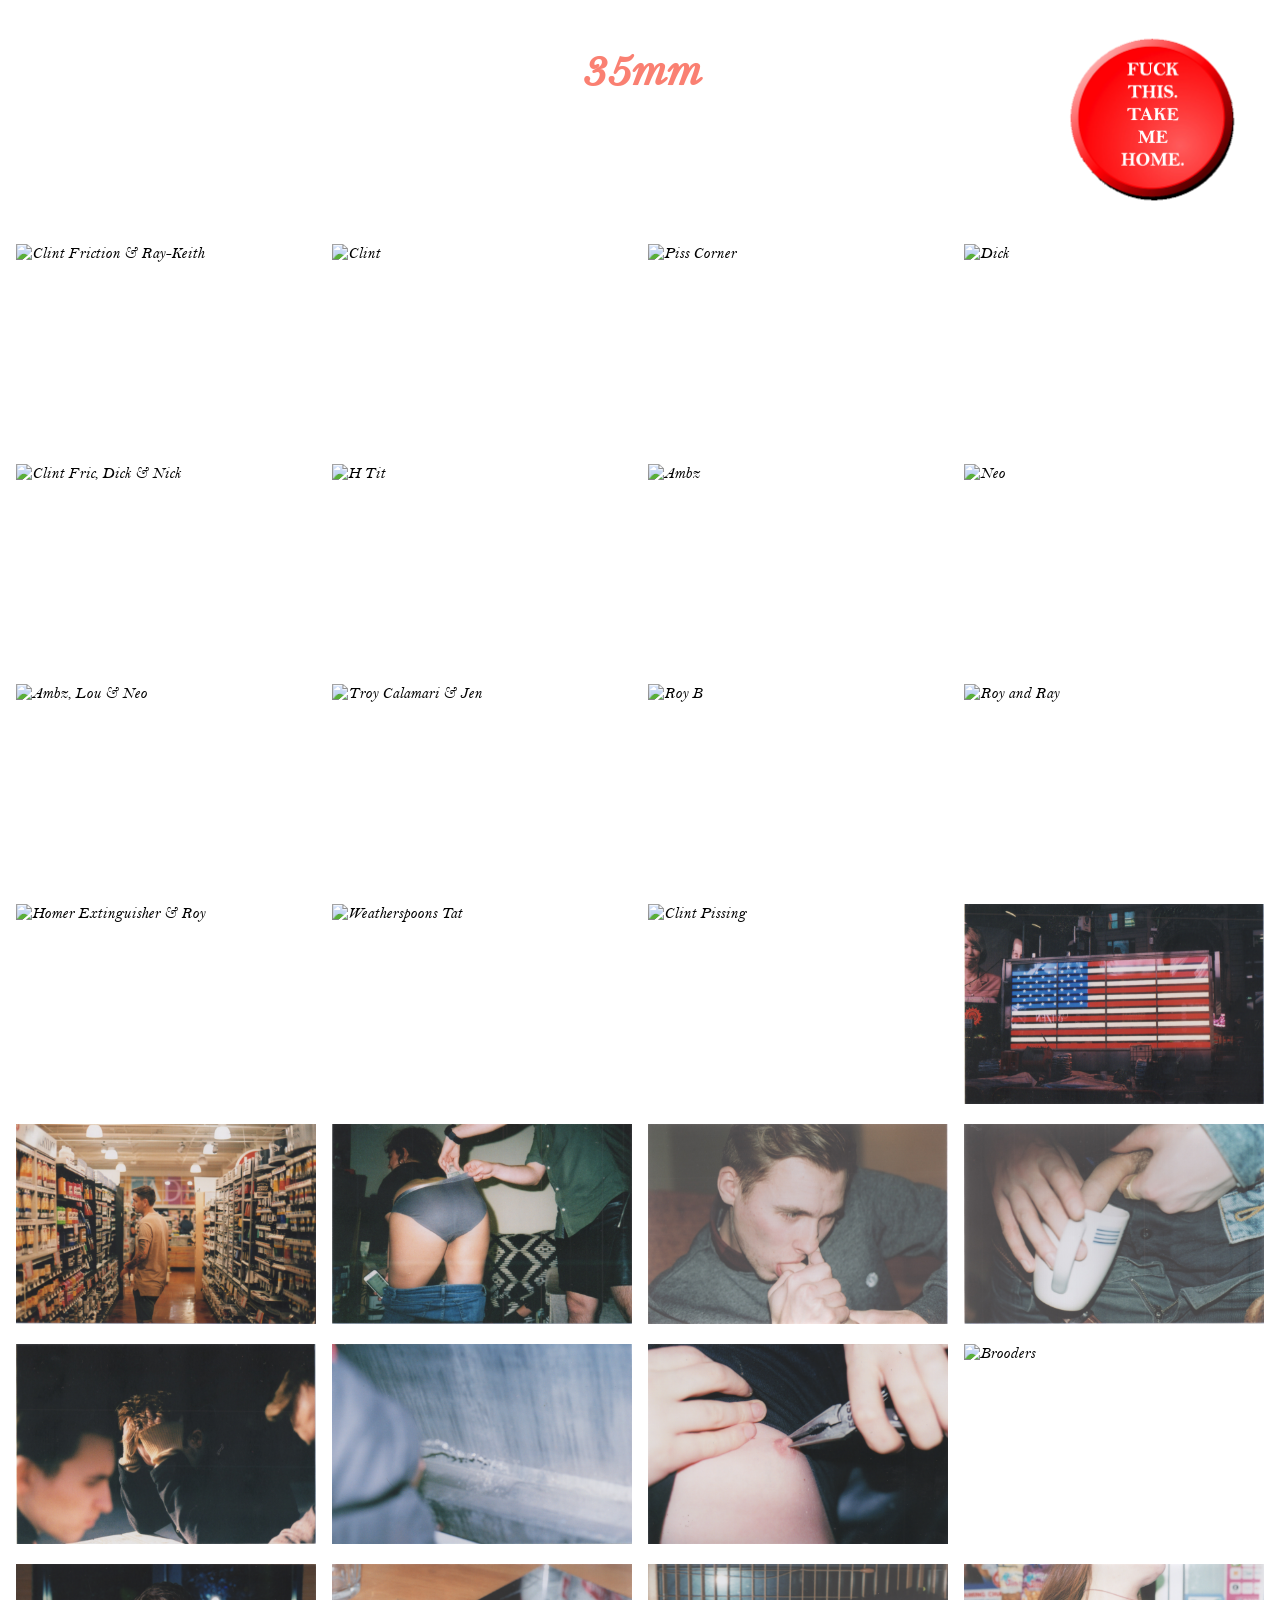
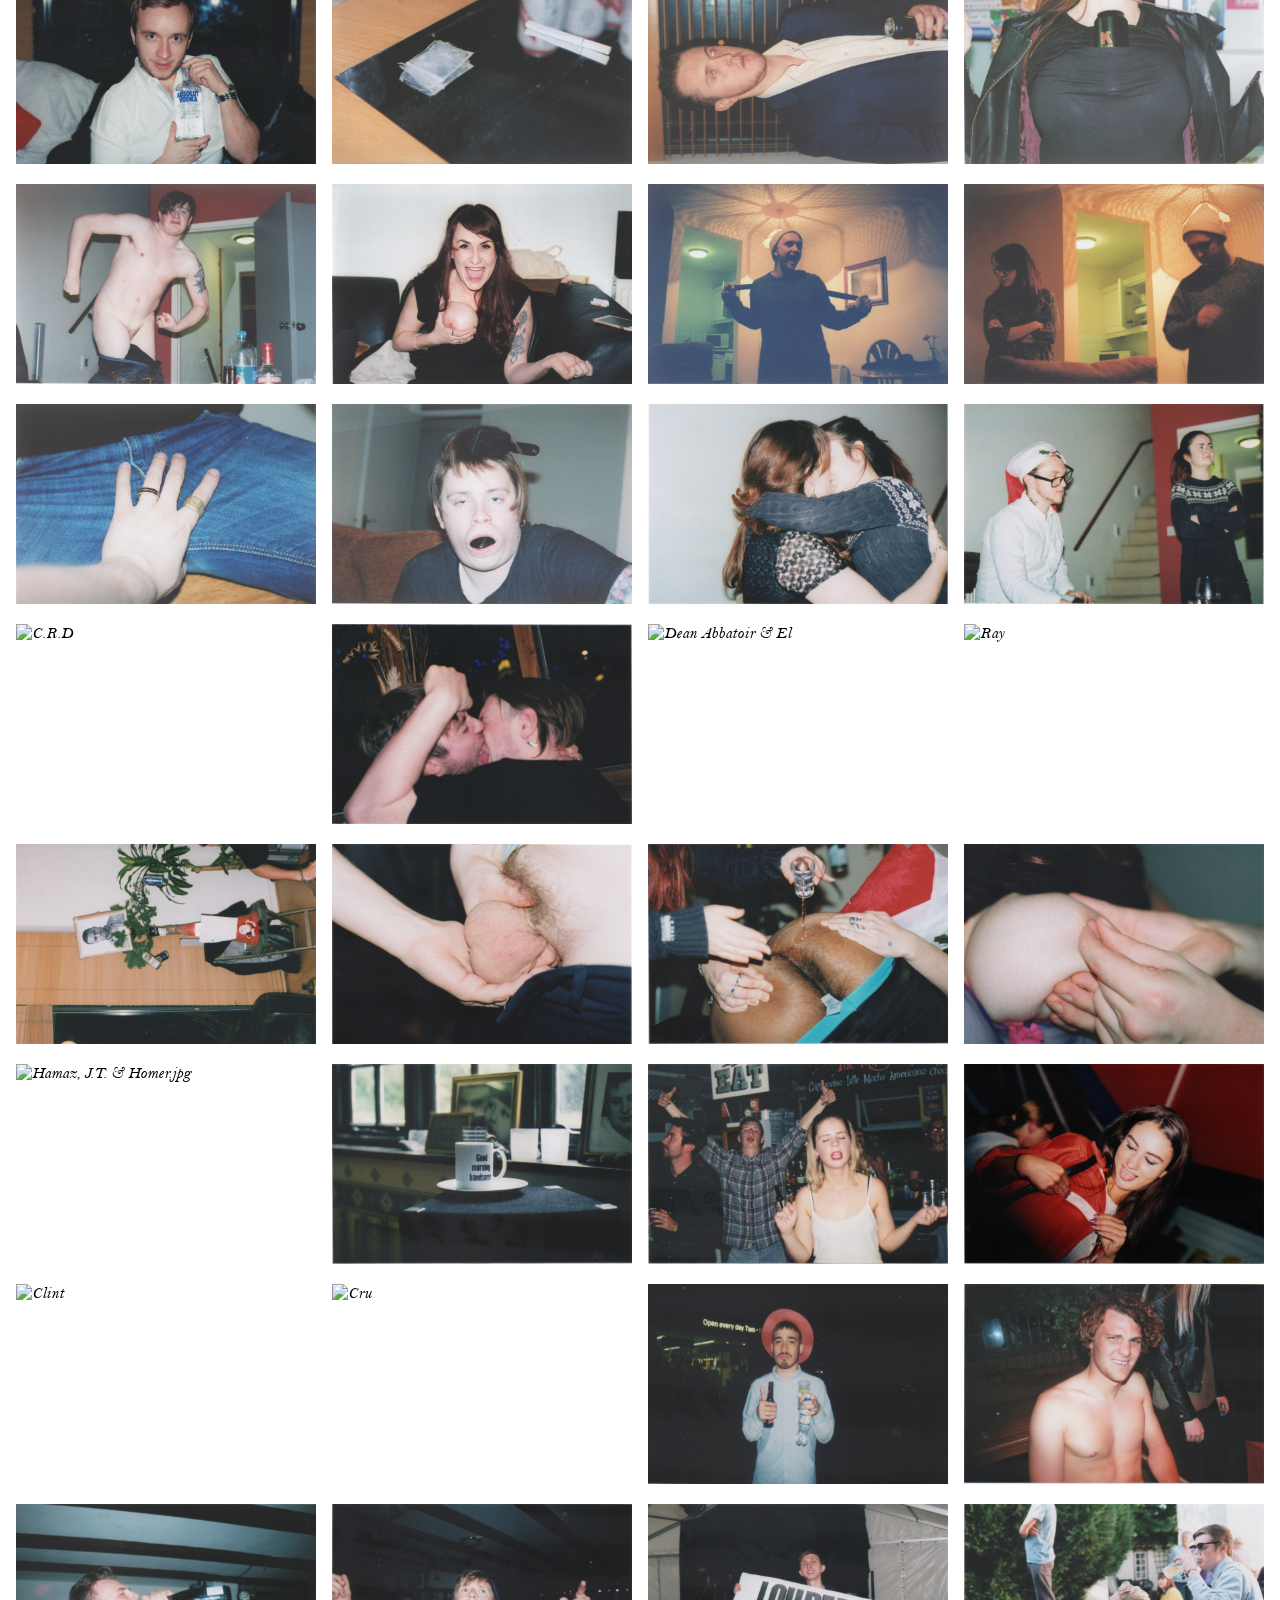
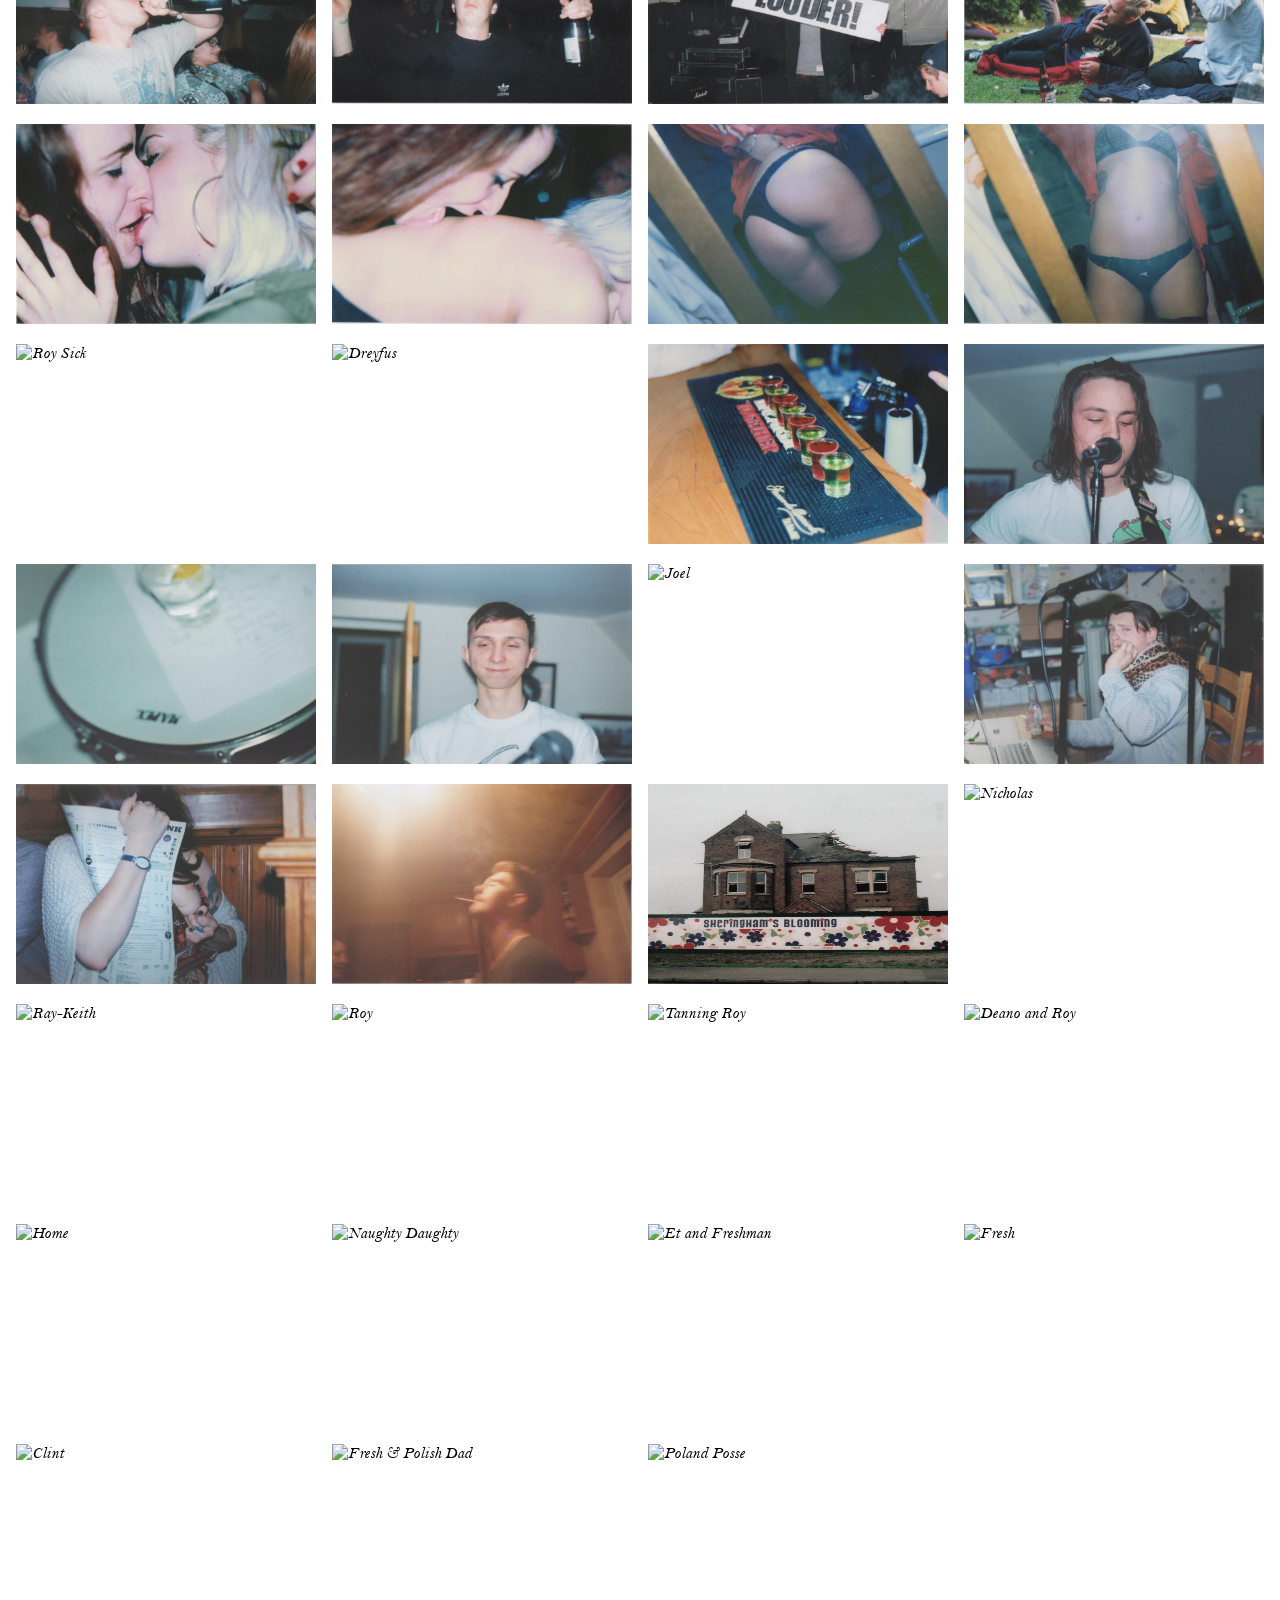
==== commit 51f021aa: "Finished!" ====
--- a/35mm.html
+++ b/35mm.html
@@ -34,7 +34,7 @@
     font-size: 50px;
     grid-column-start: 2;
   }
-  #homeButton {
+  .homeButton {
     grid-column-start: 3;
     margin-left: auto;
   }
@@ -60,6 +60,17 @@
   @media screen and (max-width: 768px) {
     #photo-grid {
         grid-template-columns: 1fr;
+    }
+    .homeButton {
+        display: none;
+    }
+    .mobileHomeButton {
+      display: block;
+    }
+  }
+  @media screen and (min-width: 768px) {
+    .mobileHomeButton {
+      display: none;
     }
   }
 
@@ -146,7 +157,7 @@
   }
 
   /* 100% Image Width on Smaller Screens */
-  @media only screen and (max-width: 700px){
+  @media only screen and (max-width: 768px){
       .modal-content {
           width: 100%;
       }
@@ -157,8 +168,11 @@
   <main>
     <div id="header">
       <h1 id="title">35mm</h1>
-      <div id="homeButton">
+      <div class="homeButton">
           <a href="homepage.html"><img src="homeButton.png" alt="Home Button" style="width: 250px;"/></a>
+      </div>
+      <div class="mobileHomeButton">
+        <a href="homepage.html"><img src="MobileHomeButton.png" alt="Home Button" style="position: absolute; top:0; right: 0;"/></a>
       </div>
     </div>
     <div id="photo-grid">
@@ -233,6 +247,19 @@
         <img class="photo" src="./img/35mm/8/6 Rubz.jpg" alt="Rubz">
         <img class="photo" src="./img/35mm/8/7 The Fox.jpeg" alt="The Fox">
         <img class="photo" src="./img/35mm/8/8 Home.jpg" alt="Home">
+        <img class="photo" src="./img/35mm/9/1 Nicholas.jpg" alt="Nicholas">
+        <img class="photo" src="./img/35mm/9/2 Ray-Keith.jpg" alt="Ray-Keith">
+        <img class="photo" src="./img/35mm/9/3 Roy.jpg" alt="Roy">
+        <img class="photo" src="./img/35mm/9/4 Tanning Roy.jpg" alt="Tanning Roy">
+        <img class="photo" src="./img/35mm/9/5 Deano and Roy.jpg" alt="Deano and Roy">
+        <img class="photo" src="./img/35mm/9/6 Home.jpg" alt="Home">
+        <img class="photo" src="./img/35mm/9/7 Naughy Daughty.jpg" alt="Naughty Daughty">
+        <img class="photo" src="./img/35mm/9/8 Et and Freshman.jpg" alt="Et and Freshman">
+        <img class="photo" src="./img/35mm/9/9 Freshman.jpg" alt="Fresh">
+        <img class="photo" src="./img/35mm/9/10 Clint.jpg" alt="Clint">
+        <img class="photo" src="./img/35mm/9/11 Fresh & Polish Dad.jpg" alt="Fresh & Polish Dad">
+        <img class="photo" src="./img/35mm/9/12 Poland Posse.jpg" alt="Poland Posse">
+
     </div>
 
     <!-- The Modal -->
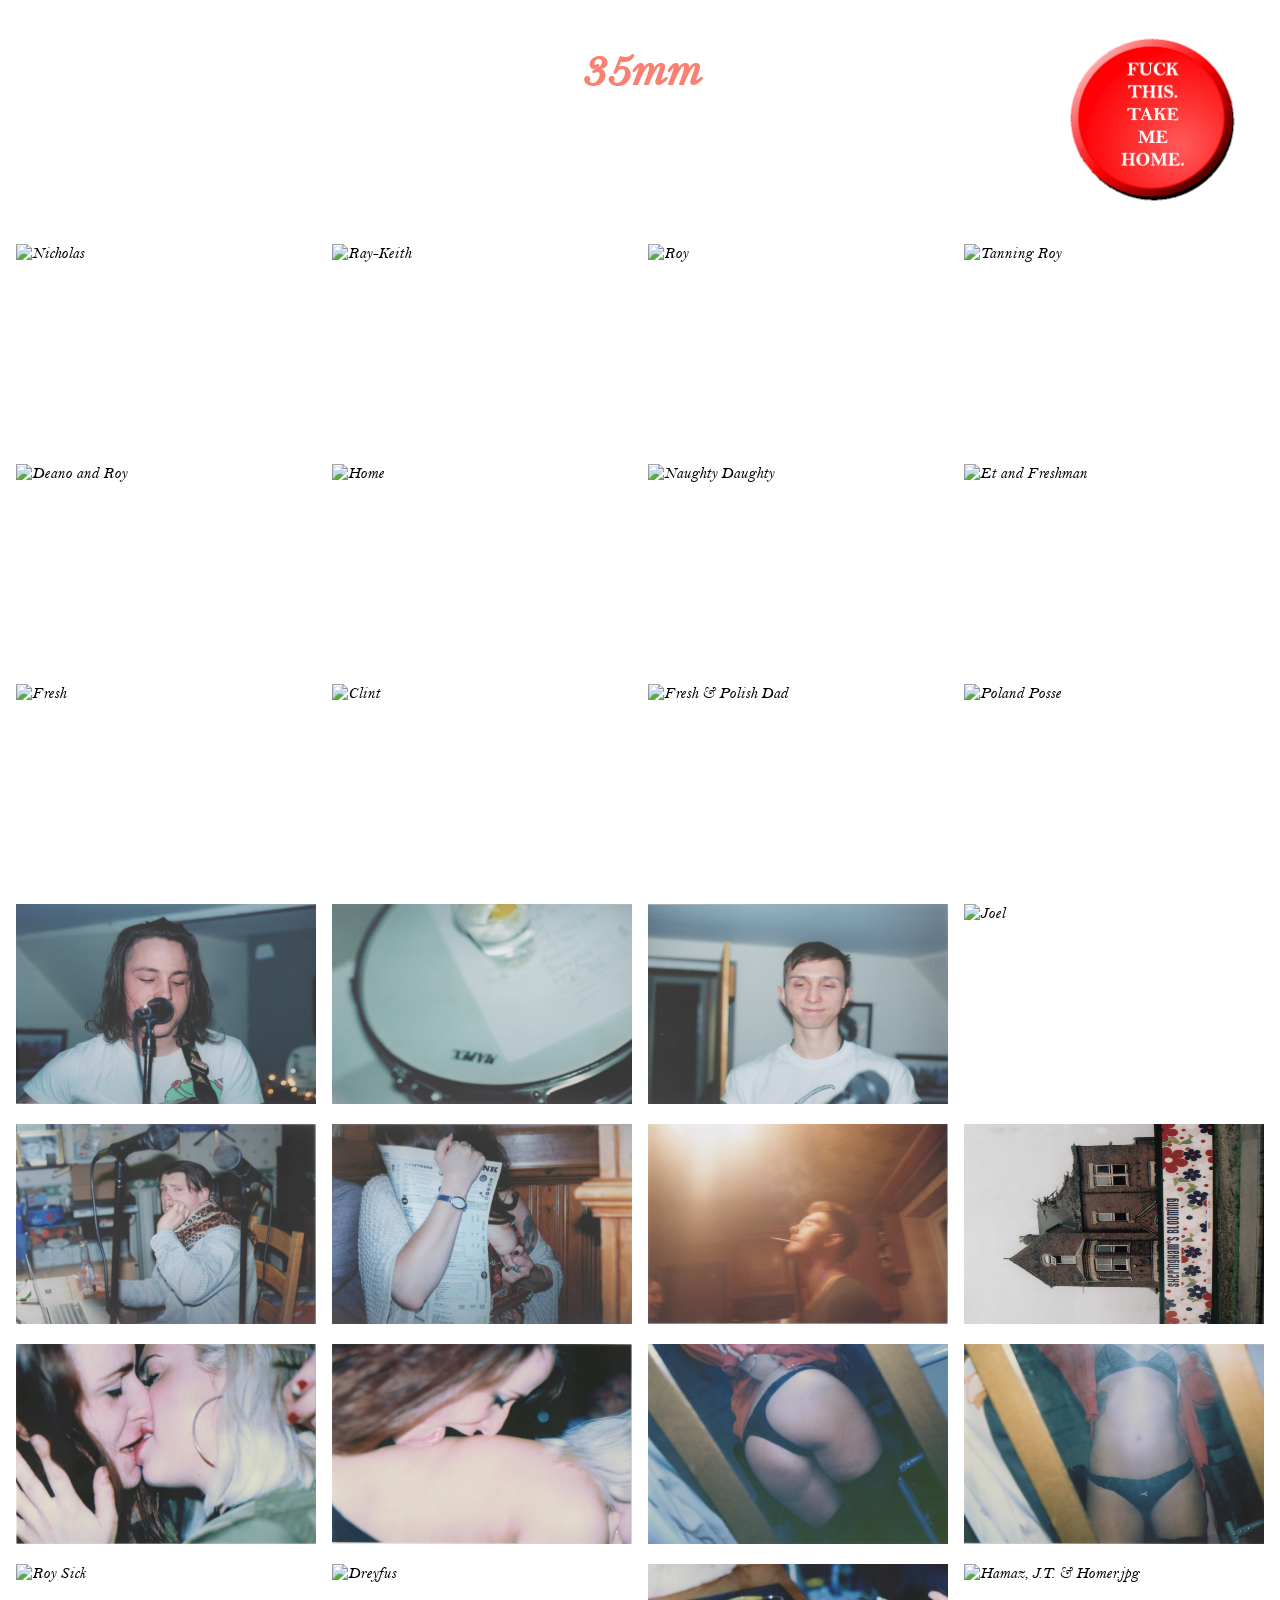
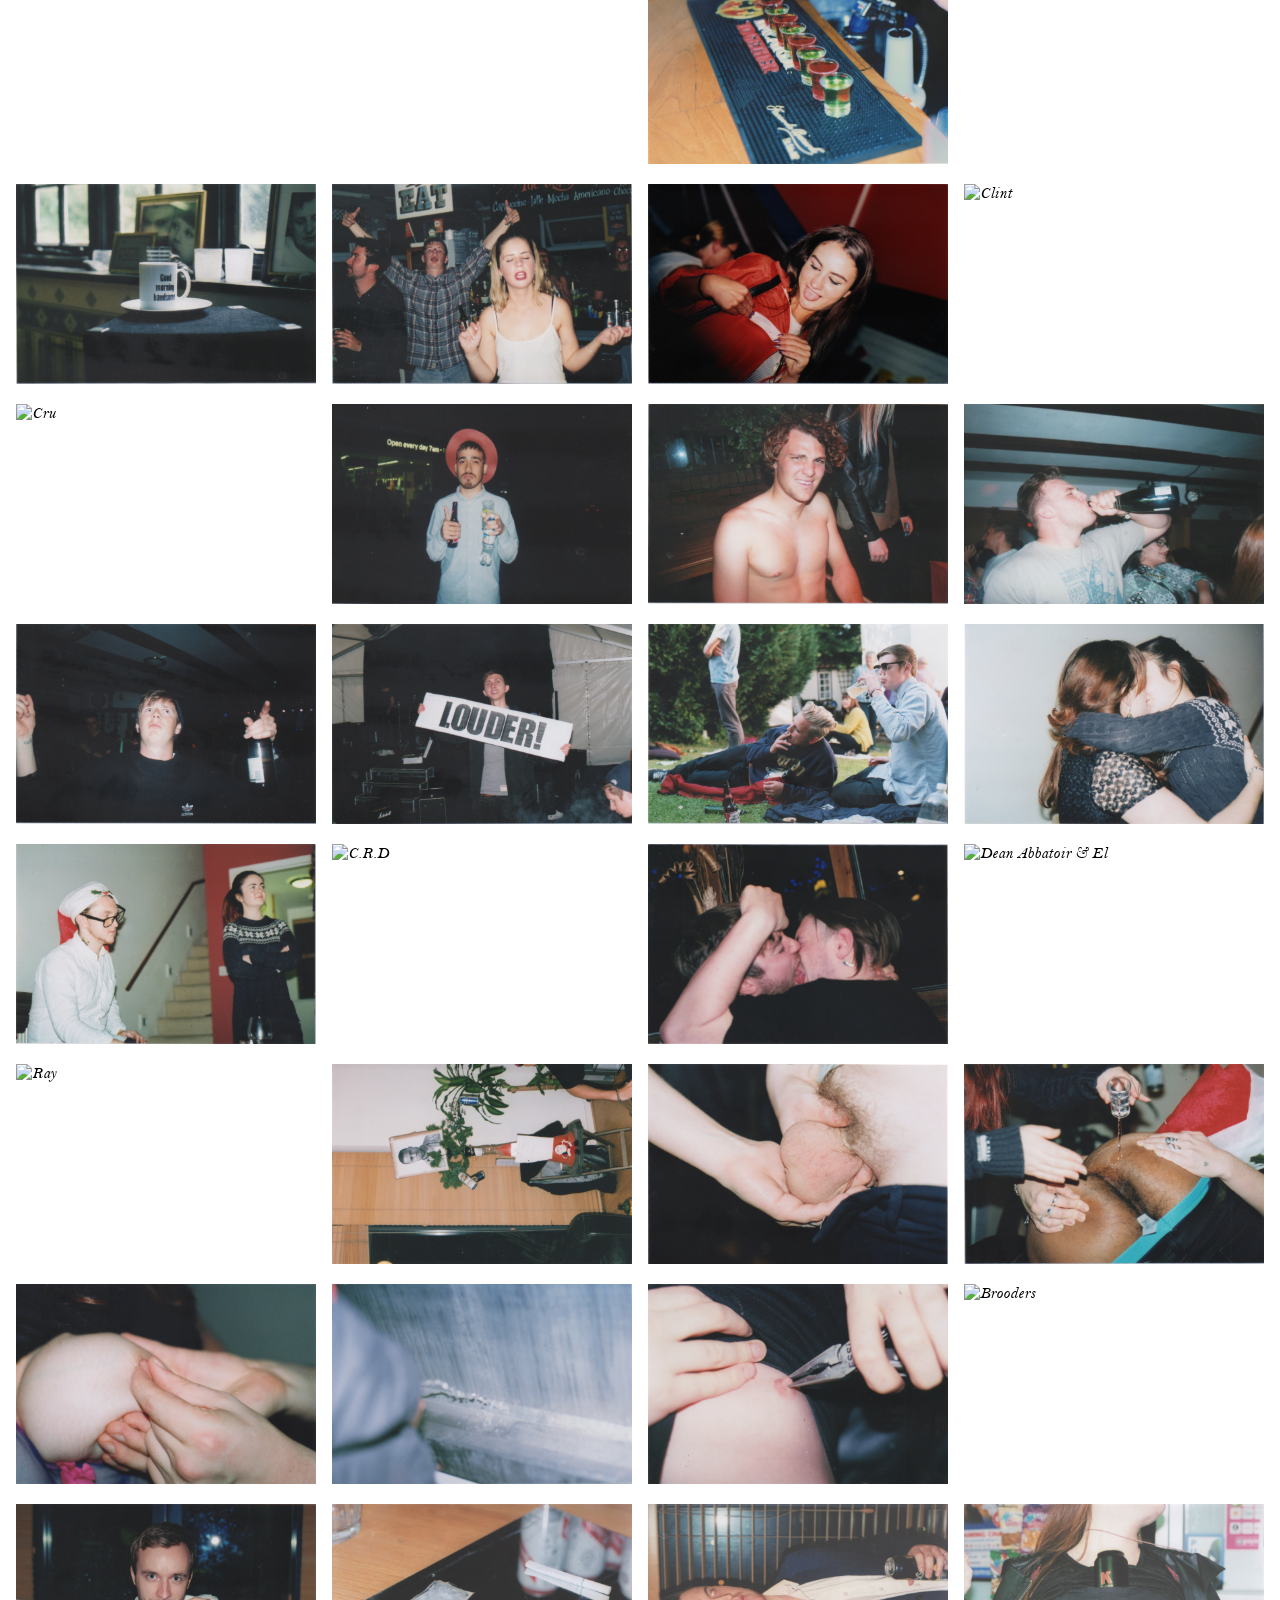
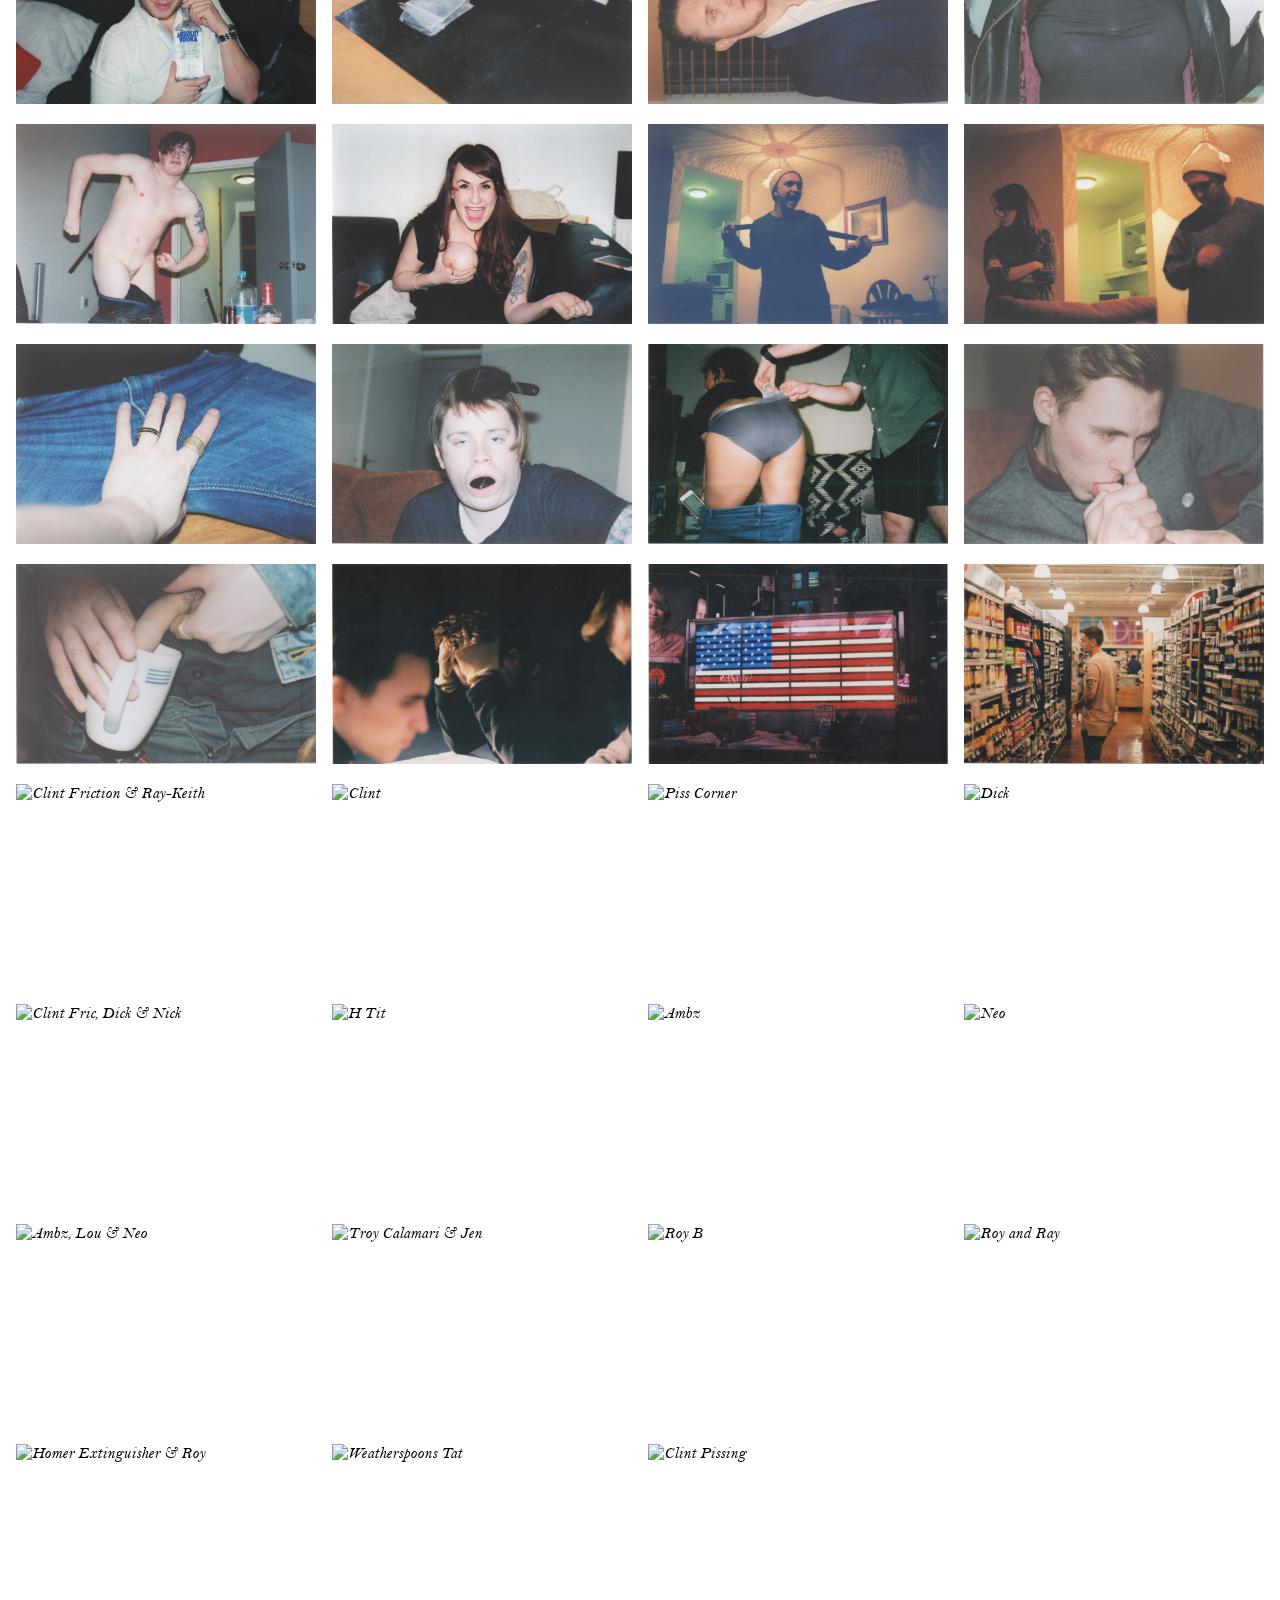
==== commit 272c0871: "Added rotation for images and changed font color" ====
--- a/35mm.html
+++ b/35mm.html
@@ -74,13 +74,21 @@
     }
   }
 
+  /* rotate imgs */
+  .rotated {
+    transform: rotate(90deg);
+    -ms-transform: rotate(90deg); /* IE 9 */
+    -moz-transform: rotate(90deg); /* Firefox */
+    -webkit-transform: rotate(90deg); /* Safari and Chrome */
+    -o-transform: rotate(90deg); /* Opera */
+  }
+
   /* Style the Image Used to Trigger the Modal */
   .photo {
       cursor: pointer;
       transition: 0.3s;
       width: 300px;
       height: 200px;
-
   }
 
   .photo:hover {opacity: 0.7;}
@@ -98,14 +106,17 @@
       overflow: auto; /* Enable scroll if needed */
       background-color: rgb(0,0,0); /* Fallback color */
       background-color: rgba(0,0,0,0.9); /* Black w/ opacity */
+      /* -webkit-transition: all 1.3s ease-in-out; --> need to go in parent class
+      -moz-transition:    all 1.3s ease-in-out;
+      -o-transition:      all 1.3s ease-in-out;
+      -ms-transition:     all 1.3s ease-in-out; */
   }
 
   /* Modal Content (Image) */
   .modal-content {
       margin: auto;
       display: block;
-      width: 80%;
-      max-width: 700px;
+      max-height: 50%;
   }
 
   /* Caption of Modal Image (Image Text) - Same Width as the Image */
@@ -116,7 +127,7 @@
       max-width: 700px;
       text-align: center;
       color: #ccc;
-      padding: 10px 0;
+      padding: 100px 0;
       height: 150px;
   }
 
@@ -172,94 +183,93 @@
           <a href="homepage.html"><img src="homeButton.png" alt="Home Button" style="width: 250px;"/></a>
       </div>
       <div class="mobileHomeButton">
-        <a href="homepage.html"><img src="MobileHomeButton.png" alt="Home Button" style="position: absolute; top:0; right: 0;"/></a>
+        <a href="homepage.html"><img src="mobileHomeButton.png" alt="Home Button" style="position: absolute; top:0; right: 0;"/></a>
       </div>
     </div>
     <div id="photo-grid">
-        <img class="photo" src="./img/35mm/1/1 Clint Friction & Ray-Keith.jpg" alt="Clint Friction & Ray-Keith">
-        <img class="photo" src="./img/35mm/1/2 Clint.jpg" alt="Clint">
-        <img class="photo" src="./img/35mm/1/3 Piss Corner.jpg" alt="Piss Corner">
-        <img class="photo" src="./img/35mm/1/5 Dick.jpg" alt="Dick">
-        <img class="photo" src="./img/35mm/1/6 Clint Fric, Dick & Nick .jpg" alt="Clint Fric, Dick & Nick">
-        <img class="photo" src="./img/35mm/1/7 H Tit.jpg" alt="H Tit">
-        <img class="photo" src="./img/35mm/1/8 Ambz.jpg" alt="Ambz">
-        <img class="photo" src="./img/35mm/1/9 Neo.jpg" alt="Neo">
-        <img class="photo" src="./img/35mm/1/10 Ambz, Lou & Neo.jpg" alt="Ambz, Lou & Neo">
-        <img class="photo" src="./img/35mm/1/11 Troy Calamari & Jen.jpg" alt="Troy Calamari & Jen">
-        <img class="photo" src="./img/35mm/1/13 Roy B.jpg" alt="Roy B">
-        <img class="photo" src="./img/35mm/1/14 Roy and Ray.jpg" alt="Roy and Ray">
-        <img class="photo" src="./img/35mm/1/15 Homer Extinguisher & Roy.jpg" alt="Homer Extinguisher & Roy">
-        <img class="photo" src="./img/35mm/1/16 Weatherspoons Tat.jpg" alt="Weatherspoons Tat">
-        <img class="photo" src="./img/35mm/1/17 Clint Pissing.jpg" alt="Clint Pissing">
-        <img class="photo" src="./img/35mm/2/1 Times Square.jpg" alt="Times Square">
-        <img class="photo" src="./img/35mm/2/2 Jake.jpg" alt="Jake">
-        <img class="photo" src="./img/35mm/3/1 Get Money.jpeg" alt="Get Money">
-        <img class="photo" src="./img/35mm/3/2 C.R.D Toe Suck.jpeg" alt="C.R.D Toe Suck">
-        <img class="photo" src="./img/35mm/3/3 Dick Cup.jpeg" alt="Dick Cup">
-        <img class="photo" src="./img/35mm/3/4 Crisis.jpeg" alt="Crisis">
-        <img class="photo" src="./img/35mm/4/1 Piss Dick.jpg" alt="Piss Dick">
-        <img class="photo" src="./img/35mm/4/2 Nip.jpg" alt="Nip">
-        <img class="photo" src="./img/35mm/4/3 Brooders.jpg" alt="Brooders">
-        <img class="photo" src="./img/35mm/4/4 Absolut Rup.jpg" alt="Absolut Rup">
-        <img class="photo" src="./img/35mm/4/5 Candy.jpg" alt="Candy">
-        <img class="photo" src="./img/35mm/4/6 Hamaz.jpg" alt="Hamaz">
-        <img class="photo" src="./img/35mm/4/7 Rubz K.jpg" alt="Rubz K">
-        <img class="photo" src="./img/35mm/4/8 Roy B.jpg" alt="Roy B">
-        <img class="photo" src="./img/35mm/4/9 Rubz.jpg" alt="Rubz">
-        <img class="photo" src="./img/35mm/4/10 Hamaz.jpg" alt="Hamaz">
-        <img class="photo" src="./img/35mm/4/11 Hamaz & Ruby.jpg" alt="Hamaz & Ruby">
-        <img class="photo" src="./img/35mm/4/12 Crotch.jpg" alt="Crotch">
-        <img class="photo" src="./img/35mm/4/13 Roy.jpg" alt="Roy">
-        <img class="photo" src="./img/35mm/5/1 Rubz & Ros.jpg" alt="Rubz & Ros">
-        <img class="photo" src="./img/35mm/5/2 Hamaz & Ros.jpg" alt="Hamaz & Ros">
-        <img class="photo" src="./img/35mm/5/3 C.R.D.jpg" alt="C.R.D">
-        <img class="photo" src="./img/35mm/5/4 Ray and Roy.jpg" alt="Ray and Roy">
-        <img class="photo" src="./img/35mm/5/5 Dean Abbatoir & El.jpg" alt="Dean Abbatoir & El">
-        <img class="photo" src="./img/35mm/5/6 Ray.jpg" alt="Ray">
-        <img class="photo" src="./img/35mm/5/7 Christmas.jpg" alt="Christmas">
-        <img class="photo" src="./img/35mm/5/8 Sack.jpg" alt="Sack">
-        <img class="photo" src="./img/35mm/5/9 Ass.jpg" alt="Ass">
-        <img class="photo" src="./img/35mm/5/10 Nip.jpg" alt="Nip">
-        <img class="photo" src="./img/35mm/6/1 Hamaz, J.T. & Homer.jpg" alt="Hamaz, J.T. & Homer.jpg">
-        <img class="photo" src="./img/35mm/6/2 Morning.jpg" alt="Morning">
-        <img class="photo" src="./img/35mm/6/3 Cal, Clint and Abz.jpg" alt="Cal, Clint and Abz">
-        <img class="photo" src="./img/35mm/6/4 Neo.jpg" alt="Neo">
-        <img class="photo" src="./img/35mm/6/5 Clint.jpg" alt="Clint">
-        <img class="photo" src="./img/35mm/6/6 Cru.jpg" alt="Cru">
-        <img class="photo" src="./img/35mm/6/7 Kid P.jpg" alt="Kid P">
-        <img class="photo" src="./img/35mm/6/8 Joe.jpg" alt="Joe">
-        <img class="photo" src="./img/35mm/6/9 Champerz.jpg" alt="Champerz">
-        <img class="photo" src="./img/35mm/6/10 Clint.jpg" alt="Clint">
-        <img class="photo" src="./img/35mm/6/11 Pat Git.jpg" alt="Pat Git">
-        <img class="photo" src="./img/35mm/6/12 Fresh & Clint.jpg" alt="Fresh & Clint">
-        <img class="photo" src="./img/35mm/7/1 Rubz and Abz.jpg" alt="Rubz and Abz">
-        <img class="photo" src="./img/35mm/7/2 Rubz and Abz.jpg" alt="Rubz and Abz">
-        <img class="photo" src="./img/35mm/7/3 Coco.jpg" alt="Coco">
-        <img class="photo" src="./img/35mm/7/4 Coco.jpg" alt="Coco">
-        <img class="photo" src="./img/35mm/7/5 Roy Sick.jpg" alt="Roy Sick">
-        <img class="photo" src="./img/35mm/7/6 Dreyfus.jpg" alt="Dreyfus">
-        <img class="photo" src="./img/35mm/7/7 Shots.jpg" alt="Shots">
-        <img class="photo" src="./img/35mm/8/1 Homer.jpg" alt="">
-        <img class="photo" src="./img/35mm/8/2 Homer's Snare.jpg" alt="">
-        <img class="photo" src="./img/35mm/8/3 Pat.jpg" alt="Pat">
-        <img class="photo" src="./img/35mm/8/4 Joel.jpg" alt="Joel">
-        <img class="photo" src="./img/35mm/8/5 Roy.jpg" alt="Roy">
-        <img class="photo" src="./img/35mm/8/6 Rubz.jpg" alt="Rubz">
-        <img class="photo" src="./img/35mm/8/7 The Fox.jpeg" alt="The Fox">
-        <img class="photo" src="./img/35mm/8/8 Home.jpg" alt="Home">
-        <img class="photo" src="./img/35mm/9/1 Nicholas.jpg" alt="Nicholas">
-        <img class="photo" src="./img/35mm/9/2 Ray-Keith.jpg" alt="Ray-Keith">
-        <img class="photo" src="./img/35mm/9/3 Roy.jpg" alt="Roy">
-        <img class="photo" src="./img/35mm/9/4 Tanning Roy.jpg" alt="Tanning Roy">
-        <img class="photo" src="./img/35mm/9/5 Deano and Roy.jpg" alt="Deano and Roy">
-        <img class="photo" src="./img/35mm/9/6 Home.jpg" alt="Home">
-        <img class="photo" src="./img/35mm/9/7 Naughy Daughty.jpg" alt="Naughty Daughty">
-        <img class="photo" src="./img/35mm/9/8 Et and Freshman.jpg" alt="Et and Freshman">
-        <img class="photo" src="./img/35mm/9/9 Freshman.jpg" alt="Fresh">
-        <img class="photo" src="./img/35mm/9/10 Clint.jpg" alt="Clint">
-        <img class="photo" src="./img/35mm/9/11 Fresh & Polish Dad.jpg" alt="Fresh & Polish Dad">
-        <img class="photo" src="./img/35mm/9/12 Poland Posse.jpg" alt="Poland Posse">
-
+      <img class="photo" src="./img/35mm/9/1 Nicholas.jpg" alt="Nicholas">
+      <img class="photo" src="./img/35mm/9/2 Ray-Keith.jpg" alt="Ray-Keith">
+      <img class="photo" src="./img/35mm/9/3 Roy.jpg" alt="Roy">
+      <img class="photo portrait" src="./img/35mm/9/4 Tanning Roy.jpg" alt="Tanning Roy">
+      <img class="photo" src="./img/35mm/9/5 Deano and Roy.jpg" alt="Deano and Roy">
+      <img class="photo" src="./img/35mm/9/6 Home.jpg" alt="Home">
+      <img class="photo" src="./img/35mm/9/7 Naughy Daughty.jpg" alt="Naughty Daughty">
+      <img class="photo" src="./img/35mm/9/8 Et and Freshman.jpg" alt="Et and Freshman">
+      <img class="photo" src="./img/35mm/9/9 Freshman.jpg" alt="Fresh">
+      <img class="photo" src="./img/35mm/9/10 Clint.jpg" alt="Clint">
+      <img class="photo" src="./img/35mm/9/11 Fresh & Polish Dad.jpg" alt="Fresh & Polish Dad">
+      <img class="photo" src="./img/35mm/9/12 Poland Posse.jpg" alt="Poland Posse">
+      <img class="photo" src="./img/35mm/8/1 Homer.jpg" alt="">
+      <img class="photo" src="./img/35mm/8/2 Homer's Snare.jpg" alt="">
+      <img class="photo" src="./img/35mm/8/3 Pat.jpg" alt="Pat">
+      <img class="photo" src="./img/35mm/8/4 Joel.jpg" alt="Joel">
+      <img class="photo" src="./img/35mm/8/5 Roy.jpg" alt="Roy">
+      <img class="photo" src="./img/35mm/8/6 Rubz.jpg" alt="Rubz">
+      <img class="photo" src="./img/35mm/8/7 The Fox.jpeg" alt="The Fox">
+      <img class="photo portrait" src="./img/35mm/8/8 Home.jpg" alt="Home">
+      <img class="photo" src="./img/35mm/7/1 Rubz and Abz.jpg" alt="Rubz and Abz">
+      <img class="photo" src="./img/35mm/7/2 Rubz and Abz.jpg" alt="Rubz and Abz">
+      <img class="photo" src="./img/35mm/7/3 Coco.jpg" alt="Coco">
+      <img class="photo" src="./img/35mm/7/4 Coco.jpg" alt="Coco">
+      <img class="photo" src="./img/35mm/7/5 Roy Sick.jpg" alt="Roy Sick">
+      <img class="photo" src="./img/35mm/7/6 Dreyfus.jpg" alt="Dreyfus">
+      <img class="photo" src="./img/35mm/7/7 Shots.jpg" alt="Shots">
+      <img class="photo" src="./img/35mm/6/1 Hamaz, J.T. & Homer.jpg" alt="Hamaz, J.T. & Homer.jpg">
+      <img class="photo" src="./img/35mm/6/2 Morning.jpg" alt="Morning">
+      <img class="photo" src="./img/35mm/6/3 Cal, Clint and Abz.jpg" alt="Cal, Clint and Abz">
+      <img class="photo" src="./img/35mm/6/4 Neo.jpg" alt="Neo">
+      <img class="photo" src="./img/35mm/6/5 Clint.jpg" alt="Clint">
+      <img class="photo" src="./img/35mm/6/6 Cru.jpg" alt="Cru">
+      <img class="photo" src="./img/35mm/6/7 Kid P.jpg" alt="Kid P">
+      <img class="photo" src="./img/35mm/6/8 Joe.jpg" alt="Joe">
+      <img class="photo" src="./img/35mm/6/9 Champerz.jpg" alt="Champerz">
+      <img class="photo" src="./img/35mm/6/10 Clint.jpg" alt="Clint">
+      <img class="photo" src="./img/35mm/6/11 Pat Git.jpg" alt="Pat Git">
+      <img class="photo" src="./img/35mm/6/12 Fresh & Clint.jpg" alt="Fresh & Clint">
+      <img class="photo" src="./img/35mm/5/1 Rubz & Ros.jpg" alt="Rubz & Ros">
+      <img class="photo" src="./img/35mm/5/2 Hamaz & Ros.jpg" alt="Hamaz & Ros">
+      <img class="photo" src="./img/35mm/5/3 C.R.D.jpg" alt="C.R.D">
+      <img class="photo" src="./img/35mm/5/4 Ray and Roy.jpg" alt="Ray and Roy">
+      <img class="photo" src="./img/35mm/5/5 Dean Abbatoir & El.jpg" alt="Dean Abbatoir & El">
+      <img class="photo" src="./img/35mm/5/6 Ray.jpg" alt="Ray">
+      <img class="photo portrait" src="./img/35mm/5/7 Christmas.jpg" alt="Christmas">
+      <img class="photo" src="./img/35mm/5/8 Sack.jpg" alt="Sack">
+      <img class="photo" src="./img/35mm/5/9 Ass.jpg" alt="Ass">
+      <img class="photo" src="./img/35mm/5/10 Nip.jpg" alt="Nip">
+      <img class="photo" src="./img/35mm/4/1 Piss Dick.jpg" alt="Piss Dick">
+      <img class="photo" src="./img/35mm/4/2 Nip.jpg" alt="Nip">
+      <img class="photo" src="./img/35mm/4/3 Brooders.jpg" alt="Brooders">
+      <img class="photo" src="./img/35mm/4/4 Absolut Rup.jpg" alt="Absolut Rup">
+      <img class="photo" src="./img/35mm/4/5 Candy.jpg" alt="Candy">
+      <img class="photo portrait" src="./img/35mm/4/6 Hamaz.jpg" alt="Hamaz">
+      <img class="photo" src="./img/35mm/4/7 Rubz K.jpg" alt="Rubz K">
+      <img class="photo" src="./img/35mm/4/8 Roy B.jpg" alt="Roy B">
+      <img class="photo" src="./img/35mm/4/9 Rubz.jpg" alt="Rubz">
+      <img class="photo" src="./img/35mm/4/10 Hamaz.jpg" alt="Hamaz">
+      <img class="photo" src="./img/35mm/4/11 Hamaz & Ruby.jpg" alt="Hamaz & Ruby">
+      <img class="photo" src="./img/35mm/4/12 Crotch.jpg" alt="Crotch">
+      <img class="photo" src="./img/35mm/4/13 Roy.jpg" alt="Roy">
+      <img class="photo" src="./img/35mm/3/1 Get Money.jpeg" alt="Get Money">
+      <img class="photo" src="./img/35mm/3/2 C.R.D Toe Suck.jpeg" alt="C.R.D Toe Suck">
+      <img class="photo" src="./img/35mm/3/3 Dick Cup.jpeg" alt="Dick Cup">
+      <img class="photo" src="./img/35mm/3/4 Crisis.jpeg" alt="Crisis">
+      <img class="photo" src="./img/35mm/2/1 Times Square.jpg" alt="Times Square">
+      <img class="photo" src="./img/35mm/2/2 Jake.jpg" alt="Jake">
+      <img class="photo portrait" src="./img/35mm/1/1 Clint Friction & Ray-Keith.jpg" alt="Clint Friction & Ray-Keith">
+      <img class="photo portrait" src="./img/35mm/1/2 Clint.jpg" alt="Clint">
+      <img class="photo" src="./img/35mm/1/3 Piss Corner.jpg" alt="Piss Corner">
+      <img class="photo" src="./img/35mm/1/5 Dick.jpg" alt="Dick">
+      <img class="photo" src="./img/35mm/1/6 Clint Fric, Dick & Nick .jpg" alt="Clint Fric, Dick & Nick">
+      <img class="photo" src="./img/35mm/1/7 H Tit.jpg" alt="H Tit">
+      <img class="photo" src="./img/35mm/1/8 Ambz.jpg" alt="Ambz">
+      <img class="photo" src="./img/35mm/1/9 Neo.jpg" alt="Neo">
+      <img class="photo" src="./img/35mm/1/10 Ambz, Lou & Neo.jpg" alt="Ambz, Lou & Neo">
+      <img class="photo" src="./img/35mm/1/11 Troy Calamari & Jen.jpg" alt="Troy Calamari & Jen">
+      <img class="photo" src="./img/35mm/1/13 Roy B.jpg" alt="Roy B">
+      <img class="photo" src="./img/35mm/1/14 Roy and Ray.jpg" alt="Roy and Ray">
+      <img class="photo" src="./img/35mm/1/15 Homer Extinguisher & Roy.jpg" alt="Homer Extinguisher & Roy">
+      <img class="photo" src="./img/35mm/1/16 Weatherspoons Tat.jpg" alt="Weatherspoons Tat">
+      <img class="photo portrait" src="./img/35mm/1/17 Clint Pissing.jpg" alt="Clint Pissing">
     </div>
 
     <!-- The Modal -->
@@ -287,6 +297,7 @@
     $('.photo').click(function(){
       modal.style.display = "block";
       const newSrc = this.src;
+      $(this).hasClass('portrait') ? modalImg.addClass('rotated') : '';
       modalImg.attr('src', newSrc);
       captionText.innerHTML = this.alt;
     });
@@ -296,7 +307,8 @@
 
     // When the user clicks on <span> (x), close the modal
     span.onclick = function() {
-    modal.style.display = "none";
+      $("#modalImg").removeClass('rotated');
+      modal.style.display = "none";
     }
   </script>
 </body>
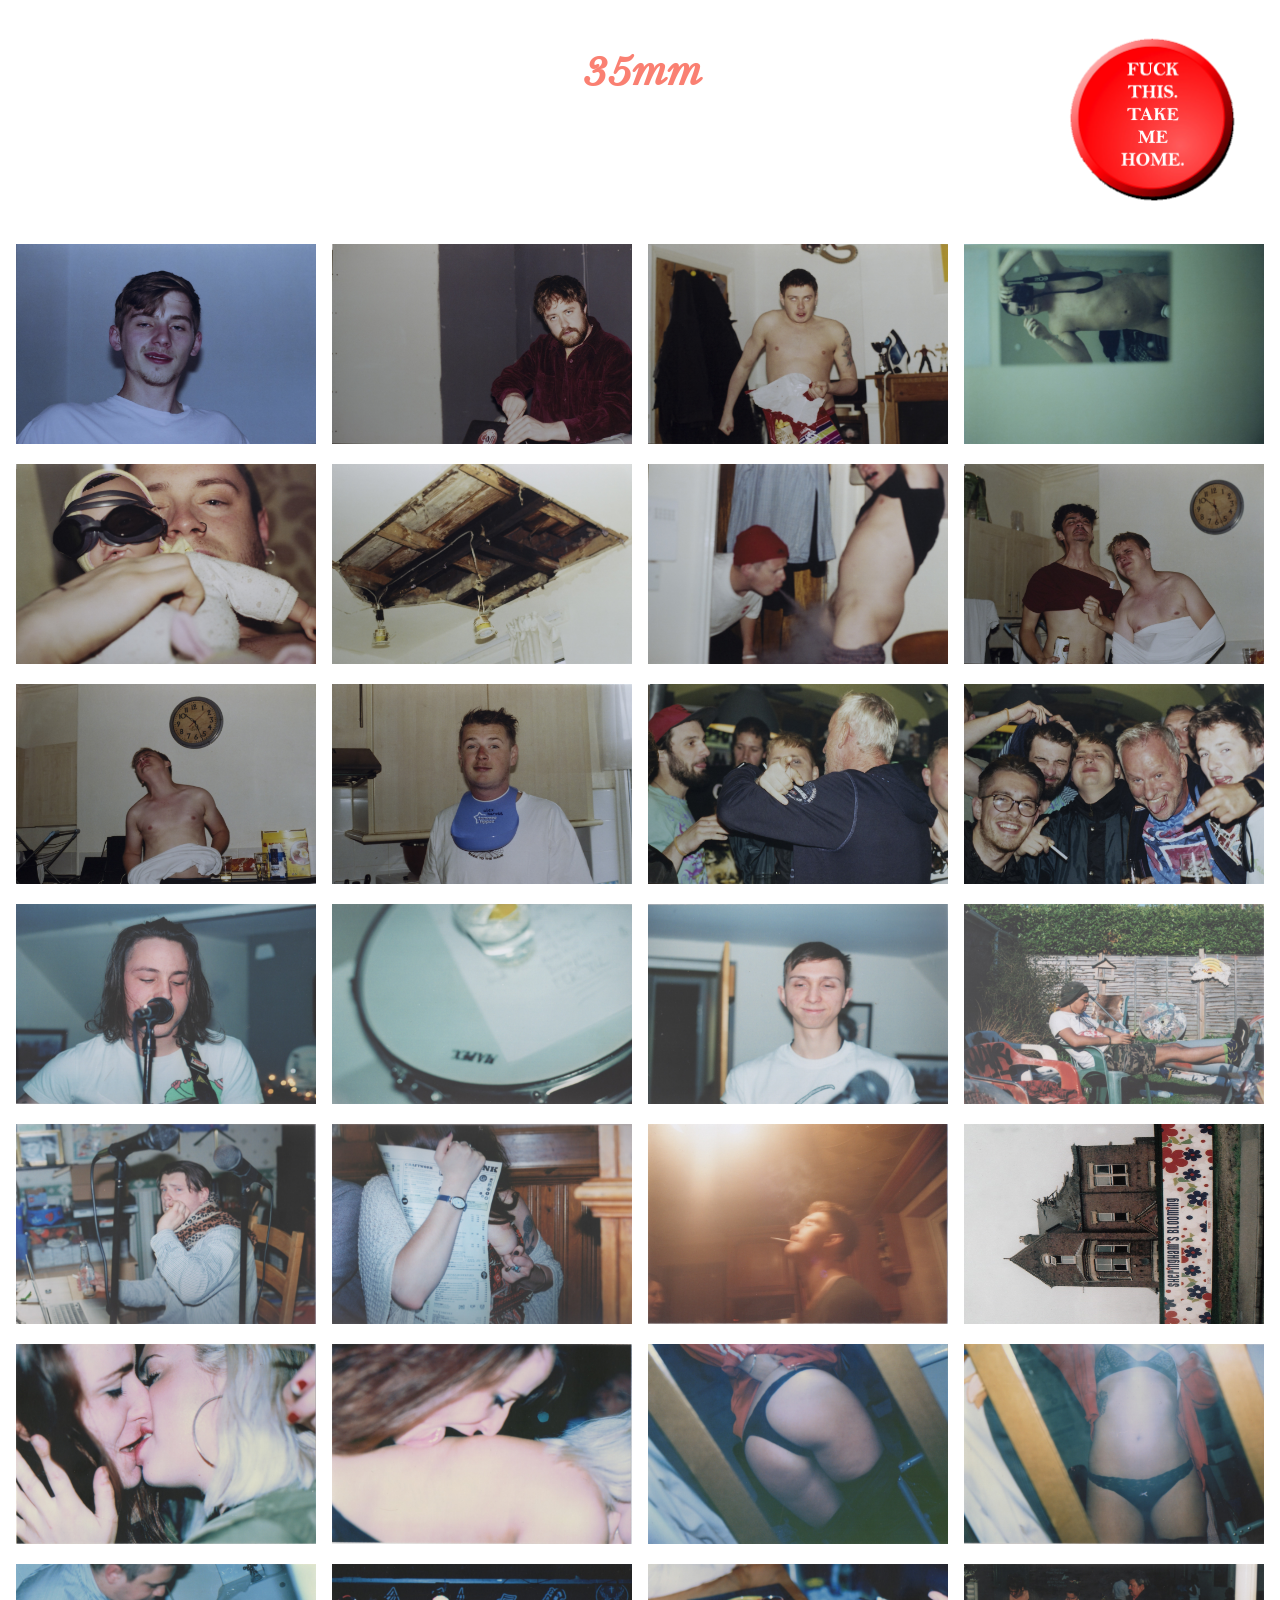
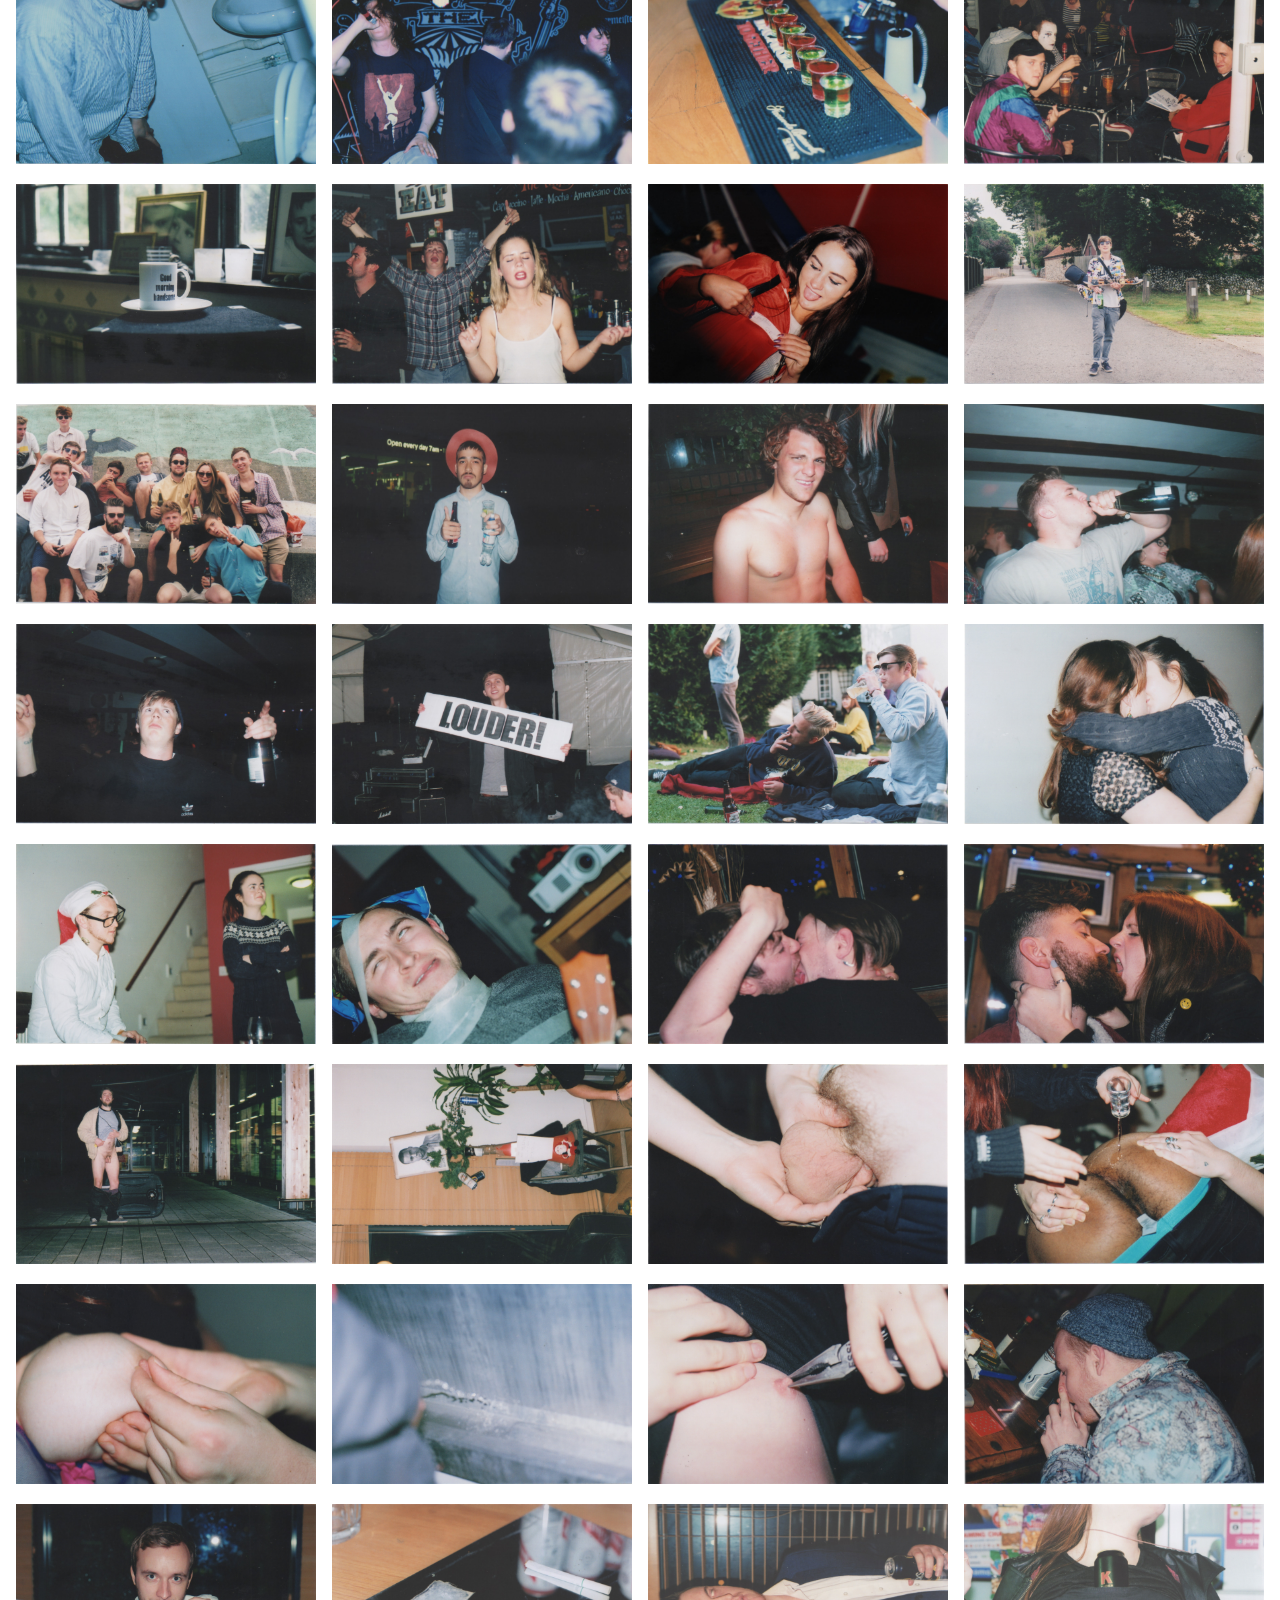
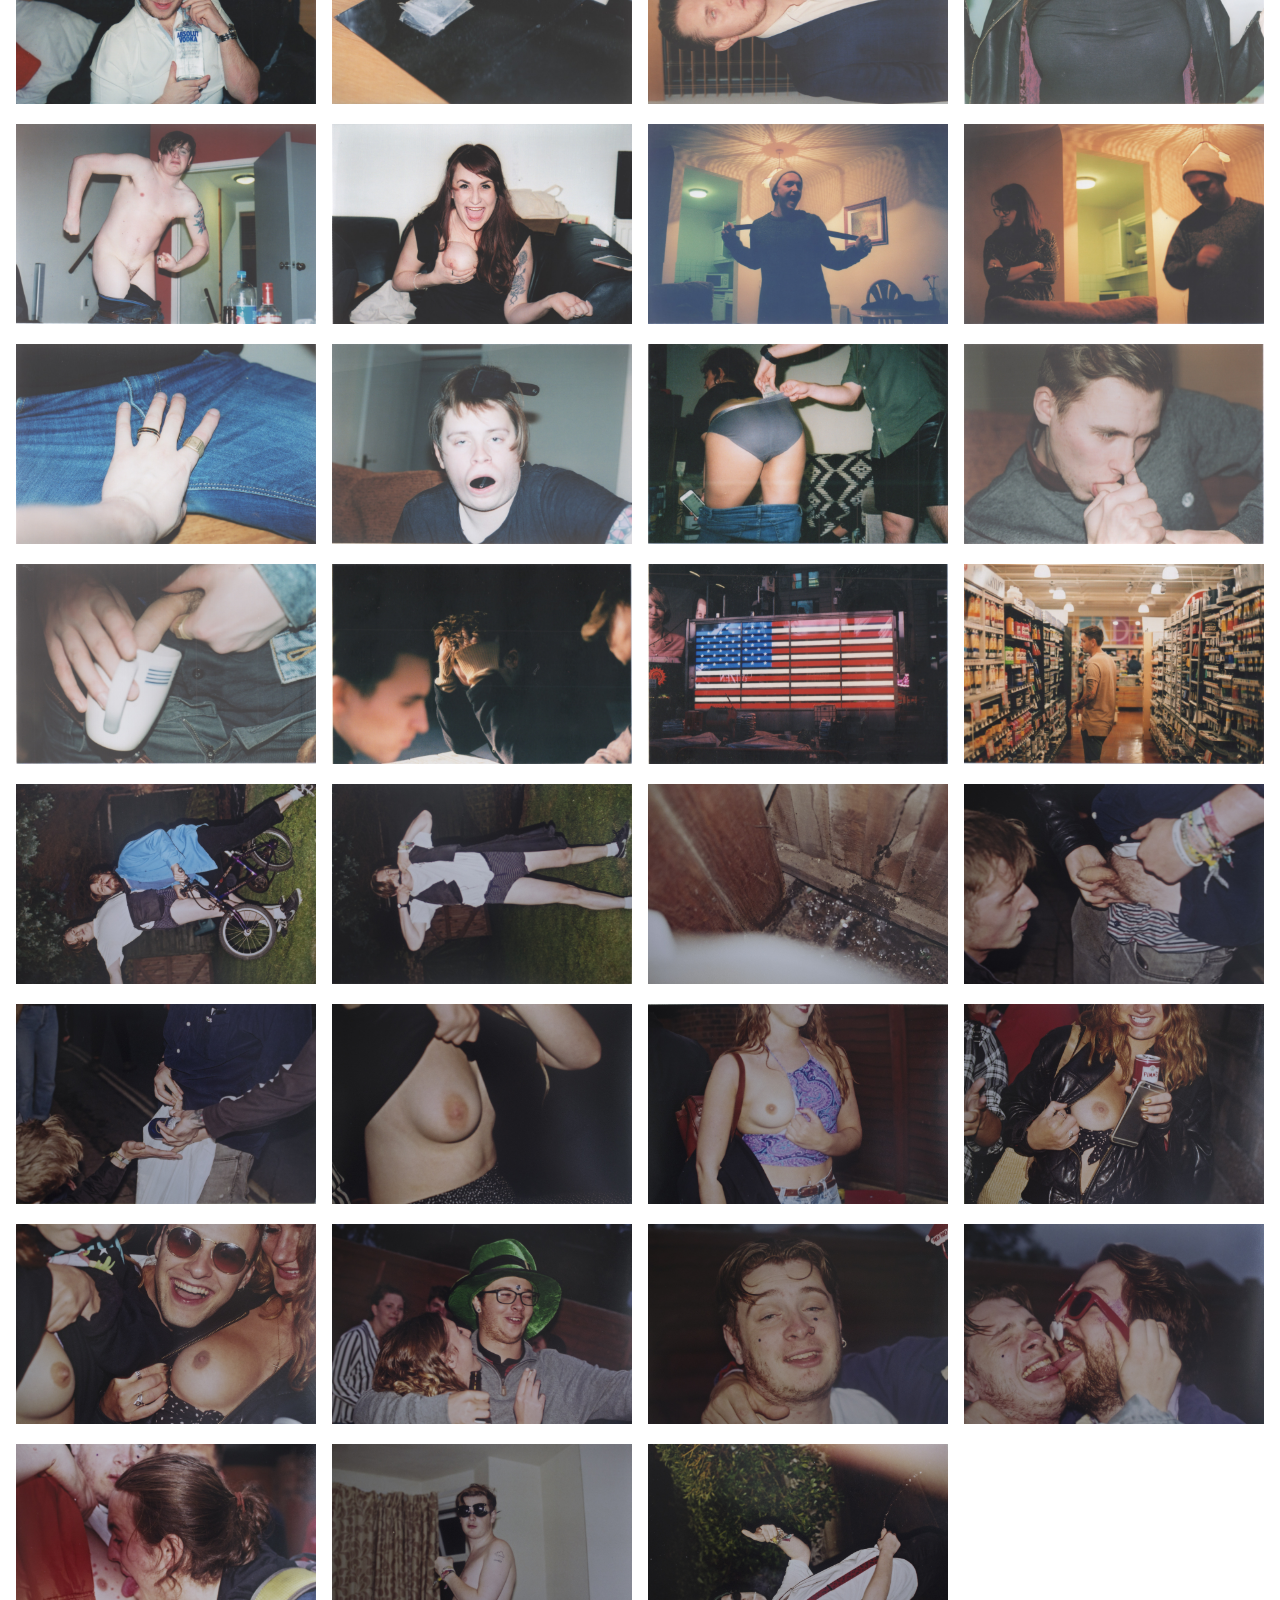
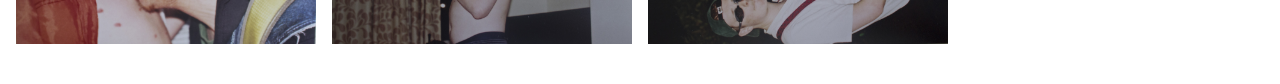
==== commit 6668fee5: "Compressed images" ====
--- a/35mm.html
+++ b/35mm.html
@@ -187,89 +187,89 @@
       </div>
     </div>
     <div id="photo-grid">
-      <img class="photo" src="./img/35mm/9/1 Nicholas.jpg" alt="Nicholas">
-      <img class="photo" src="./img/35mm/9/2 Ray-Keith.jpg" alt="Ray-Keith">
-      <img class="photo" src="./img/35mm/9/3 Roy.jpg" alt="Roy">
-      <img class="photo portrait" src="./img/35mm/9/4 Tanning Roy.jpg" alt="Tanning Roy">
-      <img class="photo" src="./img/35mm/9/5 Deano and Roy.jpg" alt="Deano and Roy">
-      <img class="photo" src="./img/35mm/9/6 Home.jpg" alt="Home">
-      <img class="photo" src="./img/35mm/9/7 Naughy Daughty.jpg" alt="Naughty Daughty">
-      <img class="photo" src="./img/35mm/9/8 Et and Freshman.jpg" alt="Et and Freshman">
-      <img class="photo" src="./img/35mm/9/9 Freshman.jpg" alt="Fresh">
-      <img class="photo" src="./img/35mm/9/10 Clint.jpg" alt="Clint">
-      <img class="photo" src="./img/35mm/9/11 Fresh & Polish Dad.jpg" alt="Fresh & Polish Dad">
-      <img class="photo" src="./img/35mm/9/12 Poland Posse.jpg" alt="Poland Posse">
-      <img class="photo" src="./img/35mm/8/1 Homer.jpg" alt="">
-      <img class="photo" src="./img/35mm/8/2 Homer's Snare.jpg" alt="">
-      <img class="photo" src="./img/35mm/8/3 Pat.jpg" alt="Pat">
-      <img class="photo" src="./img/35mm/8/4 Joel.jpg" alt="Joel">
-      <img class="photo" src="./img/35mm/8/5 Roy.jpg" alt="Roy">
-      <img class="photo" src="./img/35mm/8/6 Rubz.jpg" alt="Rubz">
-      <img class="photo" src="./img/35mm/8/7 The Fox.jpeg" alt="The Fox">
-      <img class="photo portrait" src="./img/35mm/8/8 Home.jpg" alt="Home">
-      <img class="photo" src="./img/35mm/7/1 Rubz and Abz.jpg" alt="Rubz and Abz">
-      <img class="photo" src="./img/35mm/7/2 Rubz and Abz.jpg" alt="Rubz and Abz">
-      <img class="photo" src="./img/35mm/7/3 Coco.jpg" alt="Coco">
-      <img class="photo" src="./img/35mm/7/4 Coco.jpg" alt="Coco">
-      <img class="photo" src="./img/35mm/7/5 Roy Sick.jpg" alt="Roy Sick">
-      <img class="photo" src="./img/35mm/7/6 Dreyfus.jpg" alt="Dreyfus">
-      <img class="photo" src="./img/35mm/7/7 Shots.jpg" alt="Shots">
-      <img class="photo" src="./img/35mm/6/1 Hamaz, J.T. & Homer.jpg" alt="Hamaz, J.T. & Homer.jpg">
-      <img class="photo" src="./img/35mm/6/2 Morning.jpg" alt="Morning">
-      <img class="photo" src="./img/35mm/6/3 Cal, Clint and Abz.jpg" alt="Cal, Clint and Abz">
-      <img class="photo" src="./img/35mm/6/4 Neo.jpg" alt="Neo">
-      <img class="photo" src="./img/35mm/6/5 Clint.jpg" alt="Clint">
-      <img class="photo" src="./img/35mm/6/6 Cru.jpg" alt="Cru">
-      <img class="photo" src="./img/35mm/6/7 Kid P.jpg" alt="Kid P">
-      <img class="photo" src="./img/35mm/6/8 Joe.jpg" alt="Joe">
-      <img class="photo" src="./img/35mm/6/9 Champerz.jpg" alt="Champerz">
-      <img class="photo" src="./img/35mm/6/10 Clint.jpg" alt="Clint">
-      <img class="photo" src="./img/35mm/6/11 Pat Git.jpg" alt="Pat Git">
-      <img class="photo" src="./img/35mm/6/12 Fresh & Clint.jpg" alt="Fresh & Clint">
-      <img class="photo" src="./img/35mm/5/1 Rubz & Ros.jpg" alt="Rubz & Ros">
-      <img class="photo" src="./img/35mm/5/2 Hamaz & Ros.jpg" alt="Hamaz & Ros">
-      <img class="photo" src="./img/35mm/5/3 C.R.D.jpg" alt="C.R.D">
-      <img class="photo" src="./img/35mm/5/4 Ray and Roy.jpg" alt="Ray and Roy">
-      <img class="photo" src="./img/35mm/5/5 Dean Abbatoir & El.jpg" alt="Dean Abbatoir & El">
-      <img class="photo" src="./img/35mm/5/6 Ray.jpg" alt="Ray">
-      <img class="photo portrait" src="./img/35mm/5/7 Christmas.jpg" alt="Christmas">
-      <img class="photo" src="./img/35mm/5/8 Sack.jpg" alt="Sack">
-      <img class="photo" src="./img/35mm/5/9 Ass.jpg" alt="Ass">
-      <img class="photo" src="./img/35mm/5/10 Nip.jpg" alt="Nip">
-      <img class="photo" src="./img/35mm/4/1 Piss Dick.jpg" alt="Piss Dick">
-      <img class="photo" src="./img/35mm/4/2 Nip.jpg" alt="Nip">
-      <img class="photo" src="./img/35mm/4/3 Brooders.jpg" alt="Brooders">
-      <img class="photo" src="./img/35mm/4/4 Absolut Rup.jpg" alt="Absolut Rup">
-      <img class="photo" src="./img/35mm/4/5 Candy.jpg" alt="Candy">
-      <img class="photo portrait" src="./img/35mm/4/6 Hamaz.jpg" alt="Hamaz">
-      <img class="photo" src="./img/35mm/4/7 Rubz K.jpg" alt="Rubz K">
-      <img class="photo" src="./img/35mm/4/8 Roy B.jpg" alt="Roy B">
-      <img class="photo" src="./img/35mm/4/9 Rubz.jpg" alt="Rubz">
-      <img class="photo" src="./img/35mm/4/10 Hamaz.jpg" alt="Hamaz">
-      <img class="photo" src="./img/35mm/4/11 Hamaz & Ruby.jpg" alt="Hamaz & Ruby">
-      <img class="photo" src="./img/35mm/4/12 Crotch.jpg" alt="Crotch">
-      <img class="photo" src="./img/35mm/4/13 Roy.jpg" alt="Roy">
-      <img class="photo" src="./img/35mm/3/1 Get Money.jpeg" alt="Get Money">
-      <img class="photo" src="./img/35mm/3/2 C.R.D Toe Suck.jpeg" alt="C.R.D Toe Suck">
-      <img class="photo" src="./img/35mm/3/3 Dick Cup.jpeg" alt="Dick Cup">
-      <img class="photo" src="./img/35mm/3/4 Crisis.jpeg" alt="Crisis">
-      <img class="photo" src="./img/35mm/2/1 Times Square.jpg" alt="Times Square">
-      <img class="photo" src="./img/35mm/2/2 Jake.jpg" alt="Jake">
-      <img class="photo portrait" src="./img/35mm/1/1 Clint Friction & Ray-Keith.jpg" alt="Clint Friction & Ray-Keith">
-      <img class="photo portrait" src="./img/35mm/1/2 Clint.jpg" alt="Clint">
-      <img class="photo" src="./img/35mm/1/3 Piss Corner.jpg" alt="Piss Corner">
-      <img class="photo" src="./img/35mm/1/5 Dick.jpg" alt="Dick">
-      <img class="photo" src="./img/35mm/1/6 Clint Fric, Dick & Nick .jpg" alt="Clint Fric, Dick & Nick">
-      <img class="photo" src="./img/35mm/1/7 H Tit.jpg" alt="H Tit">
-      <img class="photo" src="./img/35mm/1/8 Ambz.jpg" alt="Ambz">
-      <img class="photo" src="./img/35mm/1/9 Neo.jpg" alt="Neo">
-      <img class="photo" src="./img/35mm/1/10 Ambz, Lou & Neo.jpg" alt="Ambz, Lou & Neo">
-      <img class="photo" src="./img/35mm/1/11 Troy Calamari & Jen.jpg" alt="Troy Calamari & Jen">
-      <img class="photo" src="./img/35mm/1/13 Roy B.jpg" alt="Roy B">
-      <img class="photo" src="./img/35mm/1/14 Roy and Ray.jpg" alt="Roy and Ray">
-      <img class="photo" src="./img/35mm/1/15 Homer Extinguisher & Roy.jpg" alt="Homer Extinguisher & Roy">
-      <img class="photo" src="./img/35mm/1/16 Weatherspoons Tat.jpg" alt="Weatherspoons Tat">
-      <img class="photo portrait" src="./img/35mm/1/17 Clint Pissing.jpg" alt="Clint Pissing">
+      <img class="photo" src="./img/35mm/9/1 Nicholas-min.jpg" alt="Nicholas">
+      <img class="photo" src="./img/35mm/9/2 Ray-Keith-min.jpg" alt="Ray-Keith">
+      <img class="photo" src="./img/35mm/9/3 Roy-min.jpg" alt="Roy">
+      <img class="photo portrait" src="./img/35mm/9/4 Tanning Roy-min.jpg" alt="Tanning Roy">
+      <img class="photo" src="./img/35mm/9/5 Deano and Roy-min.jpg" alt="Deano and Roy">
+      <img class="photo" src="./img/35mm/9/6 Home-min.jpg" alt="Home">
+      <img class="photo" src="./img/35mm/9/7 Naughy Daughty-min.jpg" alt="Naughty Daughty">
+      <img class="photo" src="./img/35mm/9/8 Et and Freshman-min.jpg" alt="Et and Freshman">
+      <img class="photo" src="./img/35mm/9/9 Freshman-min.jpg" alt="Fresh">
+      <img class="photo" src="./img/35mm/9/10 Clint-min.jpg" alt="Clint">
+      <img class="photo" src="./img/35mm/9/11 Fresh & Polish Dad-min.jpg" alt="Fresh & Polish Dad">
+      <img class="photo" src="./img/35mm/9/12 Poland Posse-min.jpg" alt="Poland Posse">
+      <img class="photo" src="./img/35mm/8/1 Homer-min.jpg" alt="">
+      <img class="photo" src="./img/35mm/8/2 Homer's Snare-min.jpg" alt="">
+      <img class="photo" src="./img/35mm/8/3 Pat-min.jpg" alt="Pat">
+      <img class="photo" src="./img/35mm/8/4 Joel-min.jpg" alt="Joel">
+      <img class="photo" src="./img/35mm/8/5 Roy-min.jpg" alt="Roy">
+      <img class="photo" src="./img/35mm/8/6 Rubz-min.jpg" alt="Rubz">
+      <img class="photo" src="./img/35mm/8/7 The Fox-min.jpeg" alt="The Fox">
+      <img class="photo portrait" src="./img/35mm/8/8 Home-min.jpg" alt="Home">
+      <img class="photo" src="./img/35mm/7/1 Rubz and Abz-min.jpg" alt="Rubz and Abz">
+      <img class="photo" src="./img/35mm/7/2 Rubz and Abz-min.jpg" alt="Rubz and Abz">
+      <img class="photo" src="./img/35mm/7/3 Coco-min.jpg" alt="Coco">
+      <img class="photo" src="./img/35mm/7/4 Coco-min.jpg" alt="Coco">
+      <img class="photo" src="./img/35mm/7/5 Roy Sick-min.jpg" alt="Roy Sick">
+      <img class="photo" src="./img/35mm/7/6 Dreyfus-min.jpg" alt="Dreyfus">
+      <img class="photo" src="./img/35mm/7/7 Shots-min.jpg" alt="Shots">
+      <img class="photo" src="./img/35mm/6/1 Hamaz, J.T. & Homer-min.jpg" alt="Hamaz, J.T. & Homer-min.jpg">
+      <img class="photo" src="./img/35mm/6/2 Morning-min.jpg" alt="Morning">
+      <img class="photo" src="./img/35mm/6/3 Cal, Clint and Abz-min.jpg" alt="Cal, Clint and Abz">
+      <img class="photo" src="./img/35mm/6/4 Neo-min.jpg" alt="Neo">
+      <img class="photo" src="./img/35mm/6/5 Clint-min.jpg" alt="Clint">
+      <img class="photo" src="./img/35mm/6/6 Cru-min.jpg" alt="Cru">
+      <img class="photo" src="./img/35mm/6/7 Kid P-min.jpg" alt="Kid P">
+      <img class="photo" src="./img/35mm/6/8 Joe-min.jpg" alt="Joe">
+      <img class="photo" src="./img/35mm/6/9 Champerz-min.jpg" alt="Champerz">
+      <img class="photo" src="./img/35mm/6/10 Clint-min.jpg" alt="Clint">
+      <img class="photo" src="./img/35mm/6/11 Pat Git-min.jpg" alt="Pat Git">
+      <img class="photo" src="./img/35mm/6/12 Fresh & Clint-min.jpg" alt="Fresh & Clint">
+      <img class="photo" src="./img/35mm/5/1 Rubz & Ros-min.jpg" alt="Rubz & Ros">
+      <img class="photo" src="./img/35mm/5/2 Hamaz & Ros-min.jpg" alt="Hamaz & Ros">
+      <img class="photo" src="./img/35mm/5/3 C.R.D-min.jpg" alt="C.R.D">
+      <img class="photo" src="./img/35mm/5/4 Ray and Roy-min.jpg" alt="Ray and Roy">
+      <img class="photo" src="./img/35mm/5/5 Dean Abbatoir & El-min.jpg" alt="Dean Abbatoir & El">
+      <img class="photo" src="./img/35mm/5/6 Ray-min.jpg" alt="Ray">
+      <img class="photo portrait" src="./img/35mm/5/7 Christmas-min.jpg" alt="Christmas">
+      <img class="photo" src="./img/35mm/5/8 Sack-min.jpg" alt="Sack">
+      <img class="photo" src="./img/35mm/5/9 Ass-min.jpg" alt="Ass">
+      <img class="photo" src="./img/35mm/5/10 Nip-min.jpg" alt="Nip">
+      <img class="photo" src="./img/35mm/4/1 Piss Dick-min.jpg" alt="Piss Dick">
+      <img class="photo" src="./img/35mm/4/2 Nip-min.jpg" alt="Nip">
+      <img class="photo" src="./img/35mm/4/3 Brooders-min.jpg" alt="Brooders">
+      <img class="photo" src="./img/35mm/4/4 Absolut Rup-min.jpg" alt="Absolut Rup">
+      <img class="photo" src="./img/35mm/4/5 Candy-min.jpg" alt="Candy">
+      <img class="photo portrait" src="./img/35mm/4/6 Hamaz-min.jpg" alt="Hamaz">
+      <img class="photo" src="./img/35mm/4/7 Rubz K-min.jpg" alt="Rubz K">
+      <img class="photo" src="./img/35mm/4/8 Roy B-min.jpg" alt="Roy B">
+      <img class="photo" src="./img/35mm/4/9 Rubz-min.jpg" alt="Rubz">
+      <img class="photo" src="./img/35mm/4/10 Hamaz-min.jpg" alt="Hamaz">
+      <img class="photo" src="./img/35mm/4/11 Hamaz & Ruby-min.jpg" alt="Hamaz & Ruby">
+      <img class="photo" src="./img/35mm/4/12 Crotch-min.jpg" alt="Crotch">
+      <img class="photo" src="./img/35mm/4/13 Roy-min.jpg" alt="Roy">
+      <img class="photo" src="./img/35mm/3/1 Get Money-min.jpeg" alt="Get Money">
+      <img class="photo" src="./img/35mm/3/2 C.R.D Toe Suck-min.jpeg" alt="C.R.D Toe Suck">
+      <img class="photo" src="./img/35mm/3/3 Dick Cup-min.jpeg" alt="Dick Cup">
+      <img class="photo" src="./img/35mm/3/4 Crisis-min.jpeg" alt="Crisis">
+      <img class="photo" src="./img/35mm/2/1 Times Square-min.jpg" alt="Times Square">
+      <img class="photo" src="./img/35mm/2/2 Jake-min.jpg" alt="Jake">
+      <img class="photo portrait" src="./img/35mm/1/1 Clint Friction & Ray-Keith-min.jpg" alt="Clint Friction & Ray-Keith">
+      <img class="photo portrait" src="./img/35mm/1/2 Clint-min.jpg" alt="Clint">
+      <img class="photo" src="./img/35mm/1/3 Piss Corner-min.jpg" alt="Piss Corner">
+      <img class="photo" src="./img/35mm/1/5 Dick-min.jpg" alt="Dick">
+      <img class="photo" src="./img/35mm/1/6 Clint Fric, Dick & Nick -min.jpg" alt="Clint Fric, Dick & Nick">
+      <img class="photo" src="./img/35mm/1/7 H Tit-min.jpg" alt="H Tit">
+      <img class="photo" src="./img/35mm/1/8 Ambz-min.jpg" alt="Ambz">
+      <img class="photo" src="./img/35mm/1/9 Neo-min.jpg" alt="Neo">
+      <img class="photo" src="./img/35mm/1/10 Ambz, Lou & Neo-min.jpg" alt="Ambz, Lou & Neo">
+      <img class="photo" src="./img/35mm/1/11 Troy Calamari & Jen-min.jpg" alt="Troy Calamari & Jen">
+      <img class="photo" src="./img/35mm/1/13 Roy B-min.jpg" alt="Roy B">
+      <img class="photo" src="./img/35mm/1/14 Roy and Ray-min.jpg" alt="Roy and Ray">
+      <img class="photo" src="./img/35mm/1/15 Homer Extinguisher & Roy-min.jpg" alt="Homer Extinguisher & Roy">
+      <img class="photo" src="./img/35mm/1/16 Weatherspoons Tat-min.jpg" alt="Weatherspoons Tat">
+      <img class="photo portrait" src="./img/35mm/1/17 Clint Pissing-min.jpg" alt="Clint Pissing">
     </div>
 
     <!-- The Modal -->
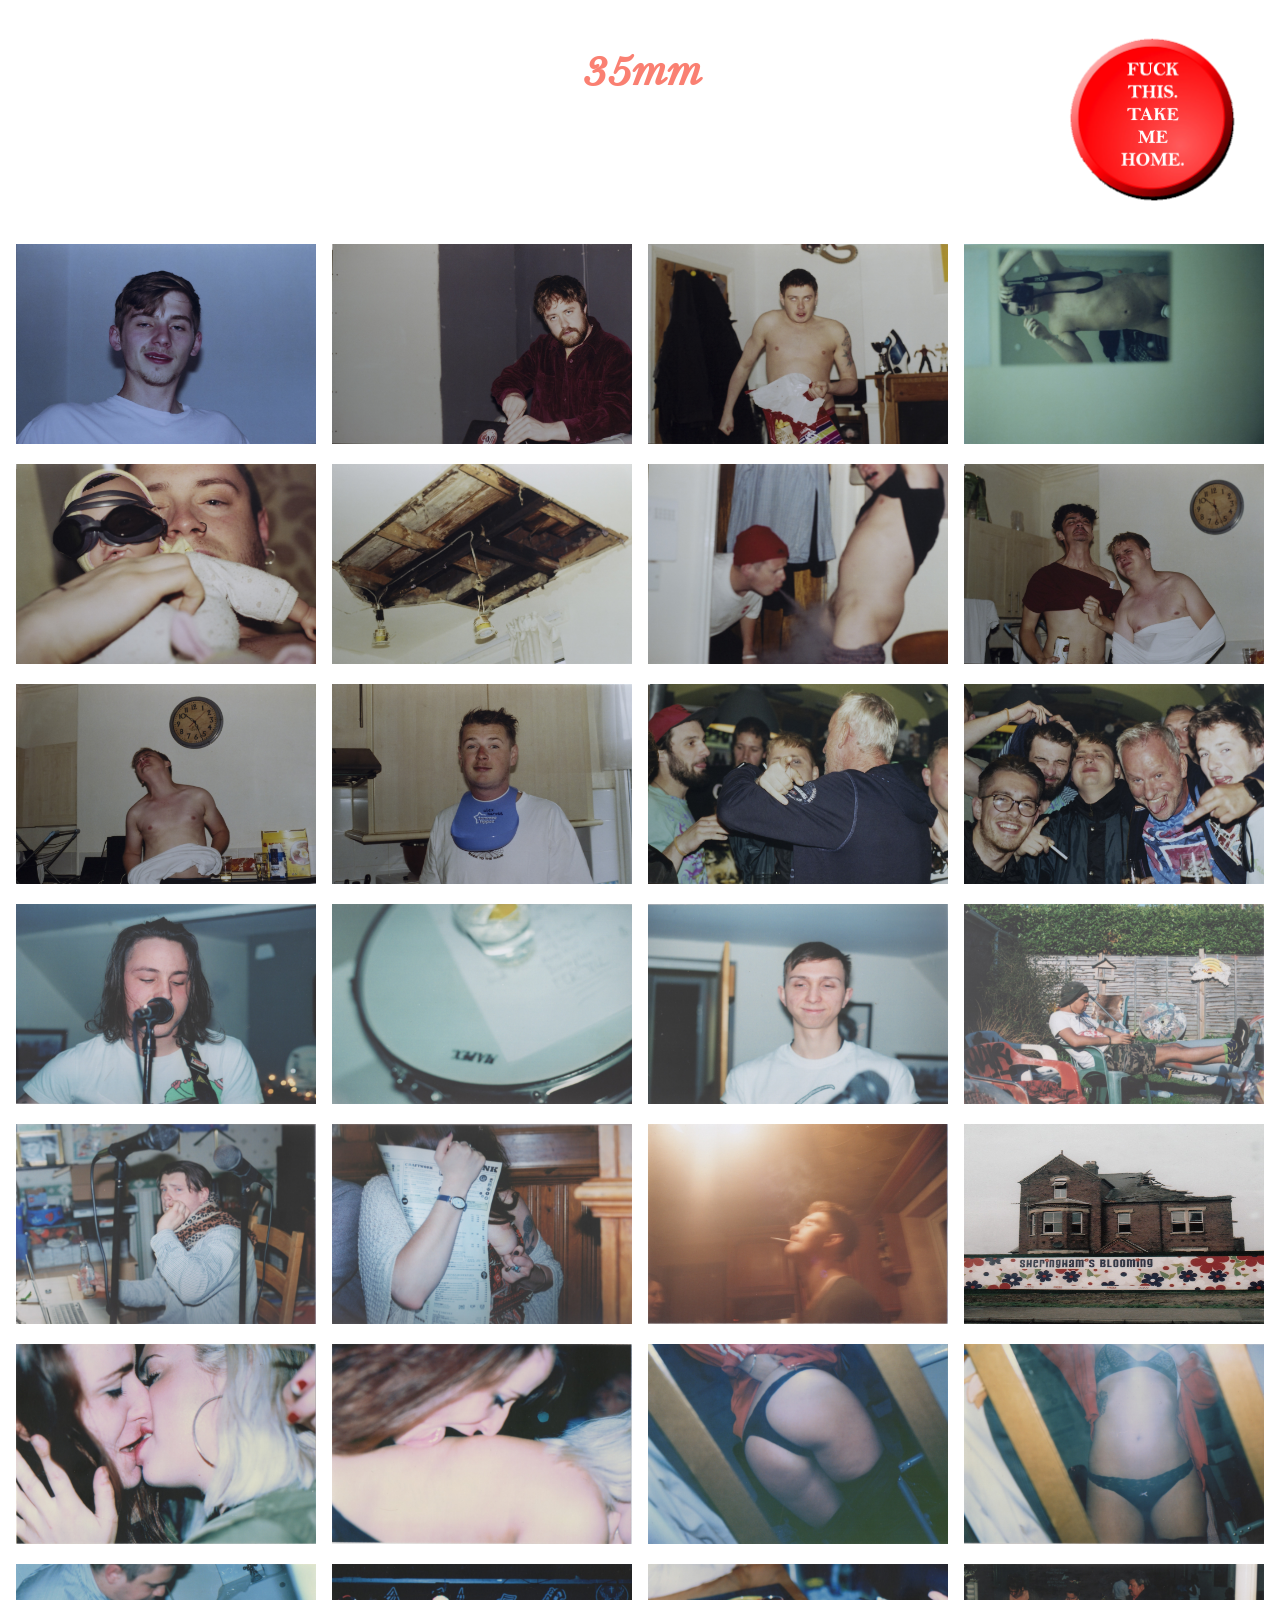
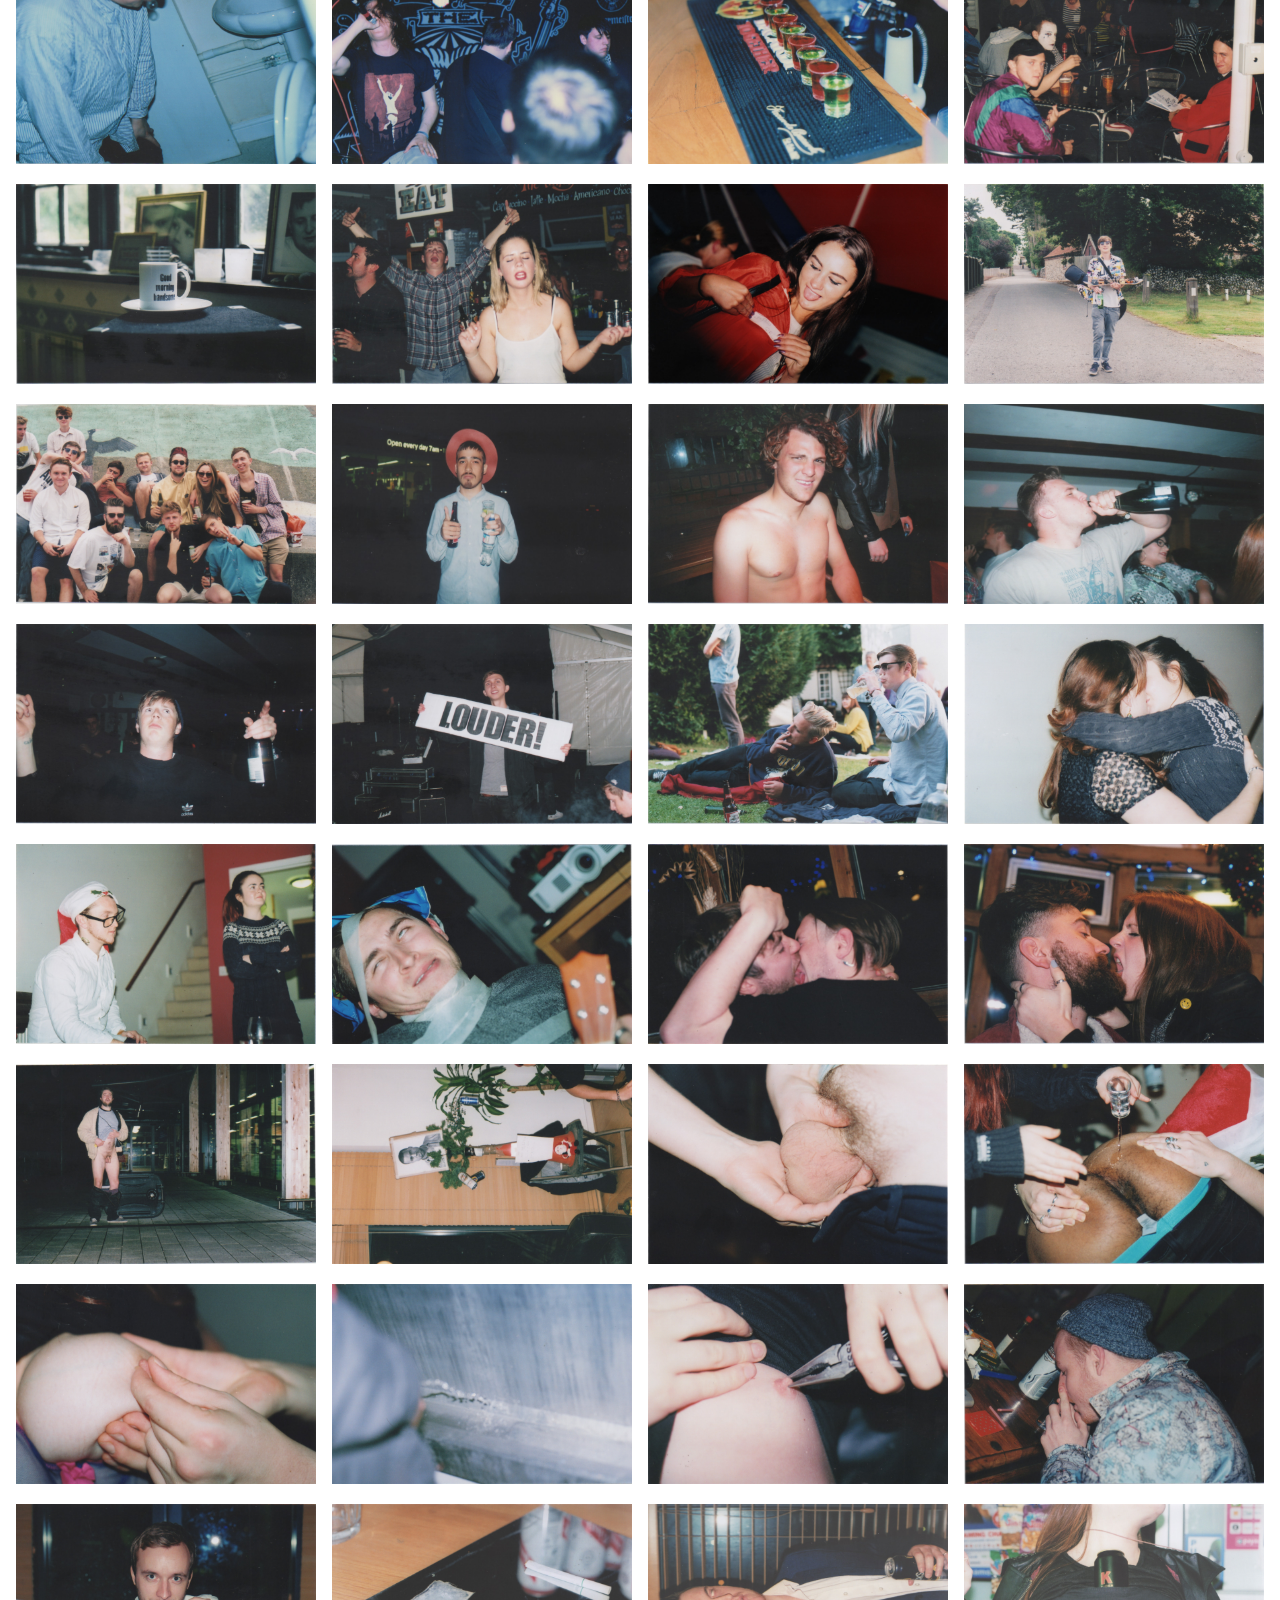
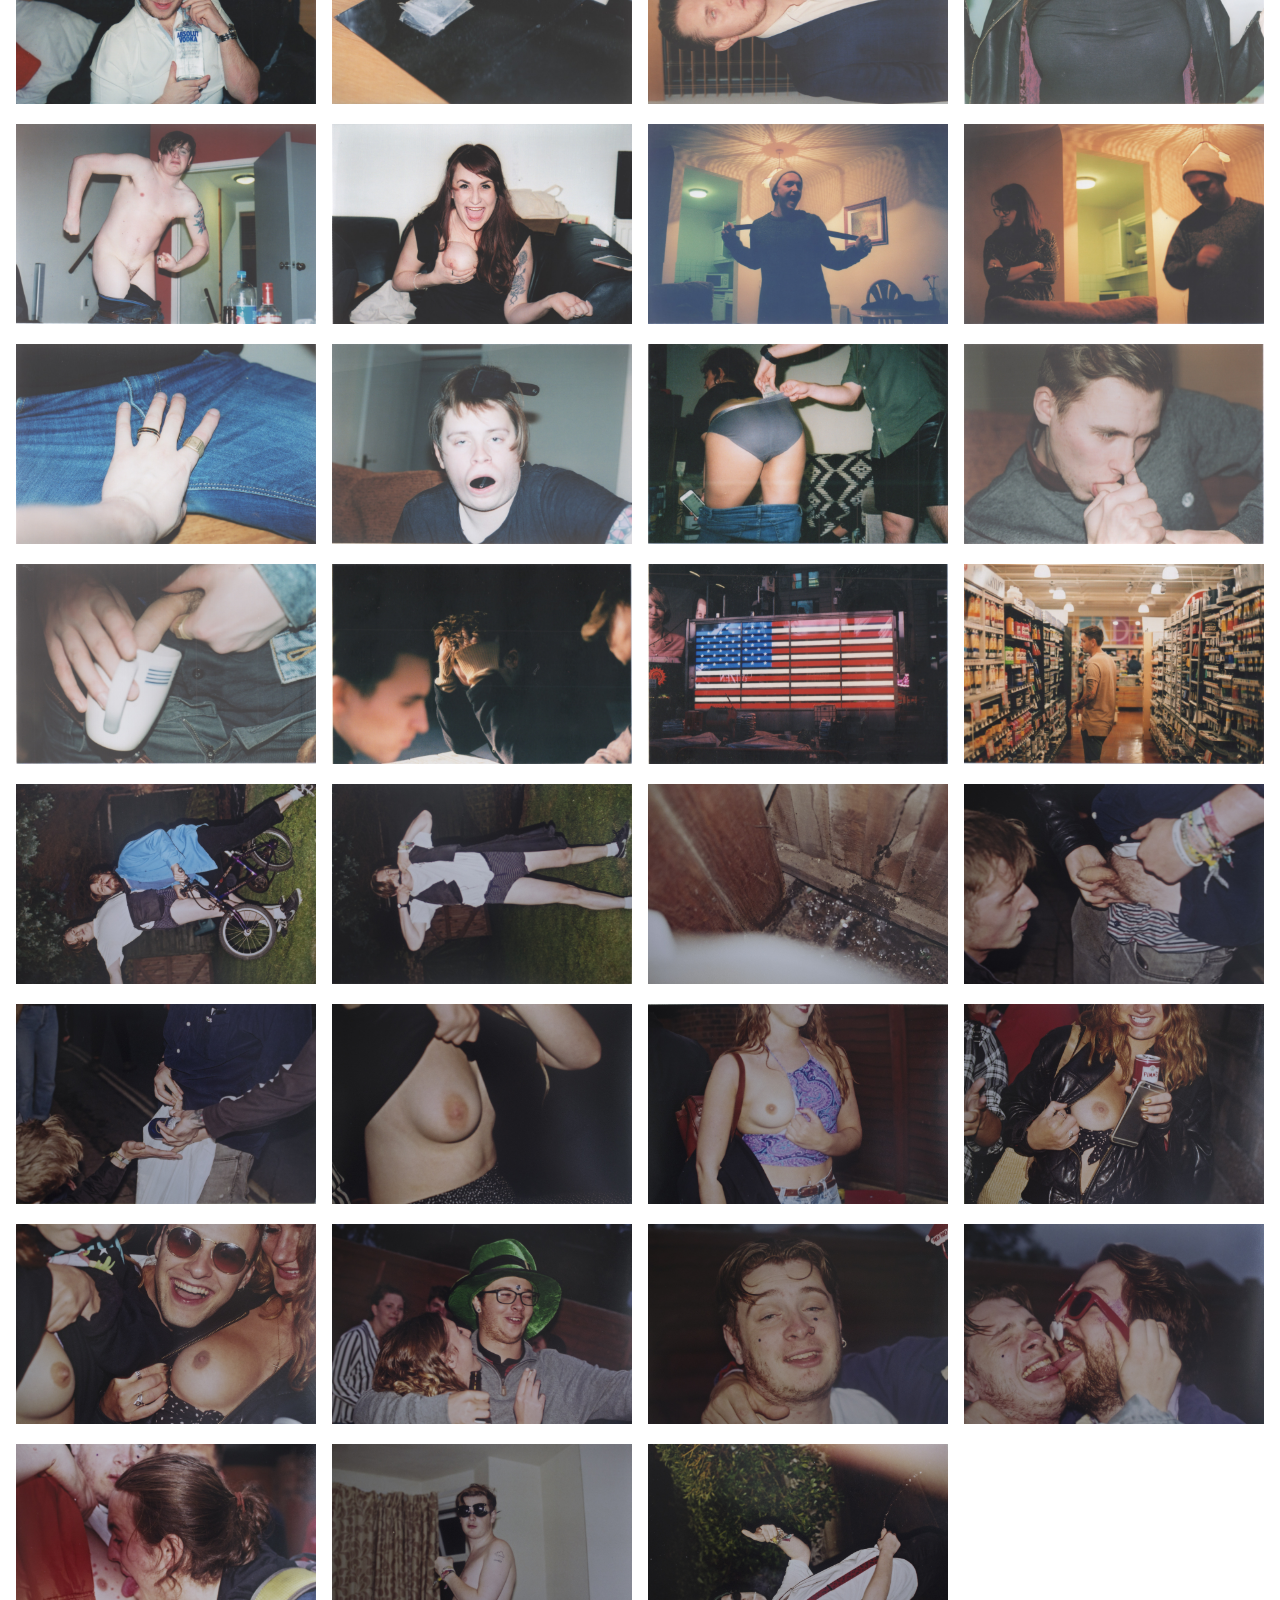
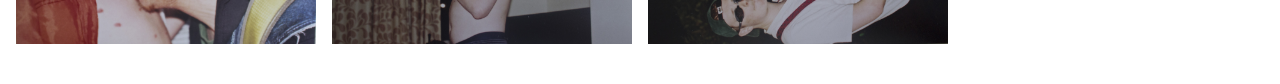
==== commit 10609545: "Changed dimension of img" ====
--- a/35mm.html
+++ b/35mm.html
@@ -206,7 +206,7 @@
       <img class="photo" src="./img/35mm/8/5 Roy-min.jpg" alt="Roy">
       <img class="photo" src="./img/35mm/8/6 Rubz-min.jpg" alt="Rubz">
       <img class="photo" src="./img/35mm/8/7 The Fox-min.jpeg" alt="The Fox">
-      <img class="photo portrait" src="./img/35mm/8/8 Home-min.jpg" alt="Home">
+      <img class="photo" src="./img/35mm/8/8 Home-min.jpg" alt="Home">
       <img class="photo" src="./img/35mm/7/1 Rubz and Abz-min.jpg" alt="Rubz and Abz">
       <img class="photo" src="./img/35mm/7/2 Rubz and Abz-min.jpg" alt="Rubz and Abz">
       <img class="photo" src="./img/35mm/7/3 Coco-min.jpg" alt="Coco">
